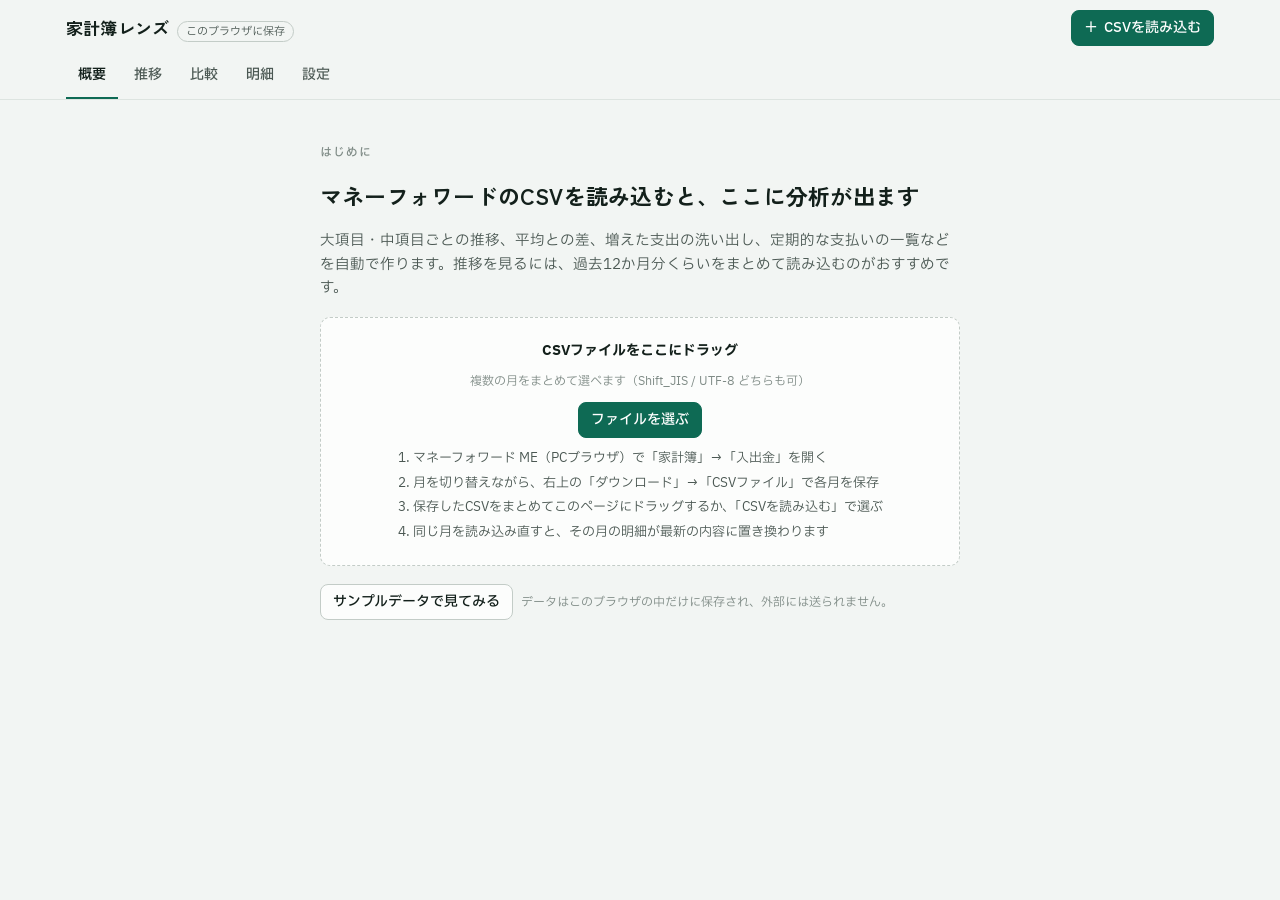
==== kakeibo-lens/index.html @ a5187ae2 "家計簿レンズ: マネーフォワードの入出金CSVを分析するダッシュボードを追加 大項目・中項目別の推移、平均との差、期間比較、定期支払いの検出、 予算、月の開始日の設定までを HTML 1枚で実装。cl" ====
<!doctype html>
<html lang="ja">
<head>
<meta charset="utf-8">
<meta name="viewport" content="width=device-width,initial-scale=1,viewport-fit=cover">
<style>:root{color-scheme:light;padding-top:env(safe-area-inset-top,0px);padding-bottom:env(safe-area-inset-bottom,0px)}body{margin:0}img{max-width:100%}[hidden]{display:none!important}</style>
</head>
<body>
<title>家計簿レンズ</title>
<link rel="preconnect" href="https://fonts.googleapis.com">
<link rel="preconnect" href="https://fonts.gstatic.com" crossorigin>
<link rel="stylesheet" href="https://fonts.googleapis.com/css2?family=IBM+Plex+Sans+JP:wght@400;500;600&family=Zen+Kaku+Gothic+New:wght@500;700&display=swap">
<style>
/* Layout: sticky ledger header + one scoped period switcher; content in a 12-col grid that collapses to one column; bottom tab bar on phones. */
:root {
  --bg: #f2f5f3;
  --surface: #fcfdfc;
  --surface-2: #e9eeeb;
  --fg: #13201b;
  --fg-2: #4b5853;
  --muted: #7f8b86;
  --line: #dde4e0;
  --line-strong: #c3ccc7;
  --accent: #0e6a54;
  --accent-ink: #ffffff;
  --accent-soft: #d9ede6;
  --rule: #b8463a;
  --up: #b42f2f;
  --down: #1d7334;
  --warn: #9a6400;
  --st-good: #0ca30c;
  --st-warn: #fab219;
  --st-serious: #ec835a;
  --st-critical: #d03b3b;
  --seq: #2a78d6;
  --div-up: #e34948;
  --div-down: #2a78d6;
  --s1: #2a78d6; --s2: #eb6834; --s3: #1baf7a; --s4: #eda100;
  --s5: #e87ba4; --s6: #008300; --s7: #4a3aa7; --s8: #e34948;
  --sother: #aab2ae;
  --shadow: 0 1px 2px rgba(19,32,27,.06), 0 4px 16px rgba(19,32,27,.05);
  --f-display: "Zen Kaku Gothic New", "Hiragino Sans", "Noto Sans JP", system-ui, sans-serif;
  --f-body: "IBM Plex Sans JP", "Hiragino Sans", "Noto Sans JP", "Yu Gothic UI", system-ui, sans-serif;
  --r: 10px;
  --gutter: 16px;
}
@media (prefers-color-scheme: dark) {
  :root:not([data-theme="light"]) {
    --bg: #0d1311; --surface: #151c19; --surface-2: #1c2521; --fg: #edf3f0; --fg-2: #b6c2bd; --muted: #85918c;
    --line: #25302b; --line-strong: #34413b; --accent: #43b896; --accent-ink: #04140e; --accent-soft: #173a2f;
    --rule: #e0796b; --up: #ff8a80; --down: #5fd17f; --warn: #f0b84a;
    --seq: #3987e5; --div-up: #e66767; --div-down: #3987e5;
    --s1: #3987e5; --s2: #d95926; --s3: #199e70; --s4: #c98500; --s5: #d55181; --s6: #008300; --s7: #9085e9; --s8: #e66767;
    --sother: #5b6560; --shadow: 0 1px 2px rgba(0,0,0,.3);
    color-scheme: dark;
  }
}
:root[data-theme="dark"] {
  --bg: #0d1311; --surface: #151c19; --surface-2: #1c2521; --fg: #edf3f0; --fg-2: #b6c2bd; --muted: #85918c;
  --line: #25302b; --line-strong: #34413b; --accent: #43b896; --accent-ink: #04140e; --accent-soft: #173a2f;
  --rule: #e0796b; --up: #ff8a80; --down: #5fd17f; --warn: #f0b84a;
  --seq: #3987e5; --div-up: #e66767; --div-down: #3987e5;
  --s1: #3987e5; --s2: #d95926; --s3: #199e70; --s4: #c98500; --s5: #d55181; --s6: #008300; --s7: #9085e9; --s8: #e66767;
  --sother: #5b6560; --shadow: 0 1px 2px rgba(0,0,0,.3);
  color-scheme: dark;
}

* { box-sizing: border-box; }
body { background: var(--bg); color: var(--fg); font-family: var(--f-body); font-size: 14px; line-height: 1.6; -webkit-font-smoothing: antialiased; }
button, input, select { font: inherit; color: inherit; }
h1, h2, h3 { font-family: var(--f-display); font-weight: 700; margin: 0; text-wrap: balance; letter-spacing: .01em; }
.num { font-variant-numeric: tabular-nums; }
.muted { color: var(--muted); }
.sub { color: var(--fg-2); }
:focus-visible { outline: 2px solid var(--accent); outline-offset: 2px; border-radius: 4px; }
@media (prefers-reduced-motion: reduce) { * { transition: none !important; animation: none !important; } }

/* ---------- header ---------- */
.top { position: sticky; top: env(safe-area-inset-top, 0px); z-index: 20; background: var(--bg); border-bottom: 1px solid var(--line); }
.top-in { max-width: 1180px; margin: 0 auto; padding: 10px var(--gutter); display: flex; align-items: center; gap: 12px; flex-wrap: wrap; }
.brand { display: flex; align-items: baseline; gap: 8px; margin-right: auto; min-width: 0; }
.brand h1 { font-size: 17px; }
.brand .badge { font-size: 11px; color: var(--fg-2); border: 1px solid var(--line-strong); border-radius: 999px; padding: 1px 8px; white-space: nowrap; }
.brand .badge.sample { color: var(--warn); border-color: currentColor; }
.period { display: flex; align-items: center; gap: 2px; background: var(--surface); border: 1px solid var(--line); border-radius: 999px; padding: 2px; }
.period button.step { width: 32px; height: 32px; border: 0; background: none; border-radius: 999px; cursor: pointer; font-size: 16px; color: var(--fg-2); }
.period button.step:hover:not(:disabled) { background: var(--surface-2); }
.period button.step:disabled { opacity: .3; cursor: default; }
.period .pick { position: relative; padding: 0 6px; font-weight: 600; font-size: 15px; white-space: nowrap; }
.period .pick select { position: absolute; inset: 0; opacity: 0; cursor: pointer; width: 100%; }
.btn { display: inline-flex; align-items: center; gap: 6px; border: 1px solid var(--line-strong); background: var(--surface); border-radius: 8px; padding: 6px 12px; cursor: pointer; font-weight: 500; white-space: nowrap; }
.btn:hover { background: var(--surface-2); }
.btn.primary { background: var(--accent); border-color: var(--accent); color: var(--accent-ink); }
.btn.primary:hover { filter: brightness(1.06); background: var(--accent); }
.btn.ghost { border-color: transparent; background: none; color: var(--fg-2); }
.btn.danger { color: var(--up); border-color: color-mix(in oklab, var(--up) 45%, transparent); }
.btn.small { padding: 3px 9px; font-size: 12.5px; border-radius: 6px; }
.btn:disabled { opacity: .45; cursor: default; }

.tabs { max-width: 1180px; margin: 0 auto; padding: 0 var(--gutter); display: flex; gap: 4px; }
.tabs button { border: 0; background: none; padding: 8px 12px 10px; cursor: pointer; color: var(--fg-2); font-weight: 500; border-bottom: 2px solid transparent; display: flex; align-items: center; gap: 6px; }
.tabs button[aria-selected="true"] { color: var(--fg); border-bottom-color: var(--accent); font-weight: 600; }
.tabs svg { width: 18px; height: 18px; }

main { max-width: 1180px; margin: 0 auto; padding-inline: var(--gutter); padding-block: 20px 48px; }

@media (max-width: 720px) {
  .top-in { padding-block: 8px; gap: 8px; }
  .brand h1 { font-size: 15px; }
  .hide-sm { display: none !important; }
  .tabs { position: fixed; z-index: 30; left: 0; right: 0; bottom: 0; max-width: none; padding: 4px 6px calc(4px + env(safe-area-inset-bottom, 0px)); background: var(--surface); border-top: 1px solid var(--line); justify-content: space-around; gap: 0; }
  .tabs button { flex-direction: column; gap: 1px; font-size: 10.5px; padding: 6px 4px; border-bottom: 0; flex: 1; border-radius: 8px; }
  .tabs button[aria-selected="true"] { color: var(--accent); background: var(--accent-soft); }
  main { padding-block: 14px calc(84px + env(safe-area-inset-bottom, 0px)); }
}
@media (min-width: 721px) { .tabs svg { display: none; } }

/* ---------- generic blocks ---------- */
.grid { display: grid; grid-template-columns: repeat(12, minmax(0, 1fr)); gap: 16px; }
.c12 { grid-column: span 12; } .c8 { grid-column: span 8; } .c7 { grid-column: span 7; } .c6 { grid-column: span 6; } .c5 { grid-column: span 5; } .c4 { grid-column: span 4; }
@media (max-width: 960px) { .c8, .c7, .c6, .c5, .c4 { grid-column: span 12; } }
.panel { background: var(--surface); border: 1px solid var(--line); border-radius: var(--r); padding: 16px; min-width: 0; }
.panel-h { display: flex; align-items: baseline; justify-content: space-between; gap: 12px; flex-wrap: wrap; margin-bottom: 12px; }
.panel-h h2 { font-size: 15px; }
.panel-h .hint { font-size: 12px; color: var(--muted); }
.stack { display: flex; flex-direction: column; gap: 16px; }
.row { display: flex; gap: 8px; align-items: center; flex-wrap: wrap; }
.eyebrow { font-size: 11.5px; letter-spacing: .08em; color: var(--muted); font-weight: 500; }

.seg { display: inline-flex; background: var(--surface-2); border-radius: 8px; padding: 2px; gap: 2px; flex-wrap: wrap; }
.seg button { border: 0; background: none; padding: 4px 10px; border-radius: 6px; cursor: pointer; font-size: 12.5px; color: var(--fg-2); white-space: nowrap; }
.seg button[aria-pressed="true"] { background: var(--surface); color: var(--fg); font-weight: 600; box-shadow: var(--shadow); }
.seg button:disabled { opacity: .35; cursor: default; }
select.sel, input.inp { border: 1px solid var(--line-strong); background: var(--surface); border-radius: 8px; padding: 5px 9px; min-width: 0; }
.check { display: inline-flex; align-items: center; gap: 6px; font-size: 12.5px; color: var(--fg-2); cursor: pointer; }
.filters { display: flex; gap: 10px 14px; flex-wrap: wrap; align-items: center; margin-bottom: 16px; }

/* ---------- overview hero ---------- */
.hero { display: grid; gap: 14px; }
.hero .label { font-size: 13px; color: var(--fg-2); display: flex; gap: 8px; align-items: baseline; flex-wrap: wrap; }
.hero .big { font-size: clamp(36px, 7vw, 52px); font-weight: 600; line-height: 1.05; letter-spacing: -.01em; }
.hero .rule { height: 4px; border-top: 1px solid var(--rule); border-bottom: 1px solid var(--rule); width: min(260px, 70%); opacity: .8; }
.deltas { display: flex; gap: 8px; flex-wrap: wrap; }
.chip { display: inline-flex; align-items: center; gap: 5px; border-radius: 999px; padding: 2px 10px; font-size: 12.5px; background: var(--surface-2); color: var(--fg-2); white-space: nowrap; }
.chip b { font-weight: 600; color: var(--fg); }
.chip.up b { color: var(--up); } .chip.down b { color: var(--down); }
.tiles { display: flex; flex-wrap: wrap; gap: 1px; background: var(--line); border: 1px solid var(--line); border-radius: 8px; overflow: hidden; }
.tile { background: var(--surface); padding: 10px 12px; min-width: 0; flex: 1 1 124px; }
.tile .k { font-size: 12px; color: var(--fg-2); }
.tile .v { font-size: 19px; font-weight: 600; }
.tile .d { font-size: 11.5px; color: var(--muted); }
.note { font-size: 12px; color: var(--muted); }

/* ---------- breakdown list ---------- */
.blist { display: flex; flex-direction: column; }
.brow { display: grid; grid-template-columns: minmax(0, 1fr) auto 96px; grid-template-areas: "name amt spark" "bar delta spark"; gap: 2px 14px; align-items: center; padding: 10px 6px; border-top: 1px solid var(--line); cursor: pointer; border-radius: 6px; }
.brow:first-child { border-top: 0; }
.brow:hover { background: color-mix(in oklab, var(--surface-2) 60%, transparent); }
.brow .nm { grid-area: name; display: flex; align-items: center; gap: 8px; min-width: 0; font-weight: 500; }
.brow .nm span.t { overflow: hidden; text-overflow: ellipsis; white-space: nowrap; }
.brow .amt { grid-area: amt; text-align: right; font-weight: 600; }
.brow .dl { grid-area: delta; text-align: right; font-size: 12px; white-space: nowrap; }
.brow .bar { grid-area: bar; height: 8px; background: var(--surface-2); border-radius: 4px; position: relative; overflow: hidden; }
.brow .bar i { position: absolute; left: 0; top: 0; bottom: 0; border-radius: 0 4px 4px 0; }
.brow .bar .bud { position: absolute; top: -2px; bottom: -2px; width: 2px; background: var(--fg); opacity: .6; }
.brow .sp { grid-area: spark; }
.brow.sub { padding-left: 26px; cursor: default; }
.brow.sub .nm { font-weight: 400; font-size: 13px; color: var(--fg-2); }
.brow.sub .amt { font-weight: 500; font-size: 13px; }
.brow .caret { width: 14px; color: var(--muted); font-size: 10px; transition: transform .15s; display: inline-block; text-align: center; }
.brow.open .caret { transform: rotate(90deg); }
.dot { width: 10px; height: 10px; border-radius: 3px; flex: none; display: inline-block; }
.up { color: var(--up); } .down { color: var(--down); }
@media (max-width: 520px) { .brow { grid-template-columns: minmax(0, 1fr) auto; grid-template-areas: "name amt" "bar delta"; } .brow .sp { display: none; } }

/* ---------- insights ---------- */
.ins { display: grid; grid-template-columns: 4px minmax(0, 1fr); gap: 0 12px; padding: 10px 0; border-top: 1px solid var(--line); }
.ins:first-child { border-top: 0; padding-top: 2px; }
.ins .stripe { border-radius: 2px; }
.ins .tt { font-weight: 600; display: flex; gap: 6px; align-items: baseline; }
.ins .tt .ic { font-size: 11px; font-weight: 700; border-radius: 4px; padding: 0 5px; color: var(--fg); background: var(--surface-2); white-space: nowrap; }
.ins .dd { font-size: 12.5px; color: var(--fg-2); }
.ins button.link { border: 0; background: none; padding: 0; color: var(--accent); cursor: pointer; font-size: 12.5px; text-decoration: underline; text-underline-offset: 2px; }

/* ---------- charts ---------- */
.chart { position: relative; width: 100%; }
.chart svg { display: block; width: 100%; overflow: visible; }
.chart text { font-family: var(--f-body); font-size: 11px; fill: var(--muted); }
.chart .grid-l { stroke: var(--line); stroke-width: 1; shape-rendering: crispEdges; }
.chart .base-l { stroke: var(--line-strong); stroke-width: 1; shape-rendering: crispEdges; }
.chart .lbl-strong { fill: var(--fg); font-weight: 600; }
.chart .xhair { stroke: var(--fg-2); stroke-width: 1; opacity: .5; }
.legend { display: flex; flex-wrap: wrap; gap: 4px 14px; font-size: 12px; color: var(--fg-2); margin-bottom: 8px; }
.legend span { display: inline-flex; align-items: center; gap: 6px; }
.legend .lk { width: 14px; height: 2px; border-radius: 1px; display: inline-block; }
.legend .bk { width: 10px; height: 10px; border-radius: 3px; display: inline-block; }
.tip { position: fixed; z-index: 50; pointer-events: none; background: var(--surface); border: 1px solid var(--line-strong); border-radius: 8px; box-shadow: 0 6px 24px rgba(0,0,0,.14); padding: 8px 10px; font-size: 12px; min-width: 150px; max-width: 280px; }
.tip .th { font-weight: 600; margin-bottom: 4px; color: var(--fg); }
.tip .tr { display: grid; grid-template-columns: 12px minmax(0, 1fr) auto; gap: 6px; align-items: center; }
.tip .tr .k { color: var(--fg-2); overflow: hidden; text-overflow: ellipsis; white-space: nowrap; }
.tip .tr .v { font-weight: 600; text-align: right; font-variant-numeric: tabular-nums; color: var(--fg); }
.tip .tr .key { width: 12px; height: 2px; border-radius: 1px; }
.tip .tr.tot { border-top: 1px solid var(--line); margin-top: 4px; padding-top: 4px; }

/* ---------- matrix ---------- */
.scroll-x { overflow-x: auto; -webkit-overflow-scrolling: touch; }
table.mx { border-collapse: separate; border-spacing: 0; font-size: 12.5px; min-width: 100%; }
table.mx th, table.mx td { padding: 6px 8px; text-align: right; white-space: nowrap; font-variant-numeric: tabular-nums; border-bottom: 1px solid var(--line); }
table.mx thead th { font-weight: 500; color: var(--muted); font-size: 11.5px; position: sticky; top: 0; background: var(--surface); }
table.mx th.rh { text-align: left; position: sticky; left: 0; background: var(--surface); z-index: 1; font-weight: 500; color: var(--fg); max-width: 150px; overflow: hidden; text-overflow: ellipsis; }
table.mx thead th.rh { z-index: 2; }
table.mx td.c { cursor: pointer; }
table.mx td.c:hover { outline: 1px solid var(--fg-2); outline-offset: -1px; }
table.mx tr.sub th.rh { padding-left: 22px; font-weight: 400; color: var(--fg-2); }
table.mx tr.tot th, table.mx tr.tot td { font-weight: 600; border-top: 1px solid var(--line-strong); }
table.mx td.agg { color: var(--fg-2); background: var(--surface); }
table.mx tr.l0 th.rh { cursor: pointer; }
table.mx .avg { border-right: 1px solid var(--line-strong); }
@media (max-width: 720px) { table.mx .sumc { display: none; } table.mx th.rh { max-width: 112px; } }
.scale { display: flex; align-items: center; gap: 8px; font-size: 11.5px; color: var(--muted); margin-top: 8px; }
.scale .ramp { width: 120px; height: 8px; border-radius: 4px; }

/* ---------- diverging compare ---------- */
.dv { display: grid; grid-template-columns: minmax(0, 1.1fr) minmax(0, 1.6fr) auto; gap: 4px 12px; align-items: center; }
.dv .h { font-size: 11.5px; color: var(--muted); padding-bottom: 4px; border-bottom: 1px solid var(--line); }
.dv .lab { min-width: 0; overflow: hidden; text-overflow: ellipsis; white-space: nowrap; font-size: 13px; }
.dv .lab small { color: var(--muted); }
.dv .track { position: relative; height: 18px; }
.dv .track .axis { position: absolute; left: 50%; top: -3px; bottom: -3px; width: 1px; background: var(--line-strong); }
.dv .track i { position: absolute; top: 4px; height: 10px; }
.dv .track i.pos { left: 50%; border-radius: 0 4px 4px 0; background: var(--div-up); }
.dv .track i.neg { right: 50%; border-radius: 4px 0 0 4px; background: var(--div-down); }
.dv .val { text-align: right; font-size: 12.5px; white-space: nowrap; font-variant-numeric: tabular-nums; }
.dv .val small { display: block; color: var(--muted); font-size: 11px; }
@media (max-width: 520px) { .dv { grid-template-columns: minmax(0, 1fr) auto; } .dv .track { grid-column: 1 / -1; order: 0; } .dv .h.mid { display: none; } }

/* ---------- ranking / list ---------- */
.rk { display: grid; grid-template-columns: 22px minmax(0, 1fr) auto; gap: 2px 10px; align-items: center; padding: 8px 0; border-top: 1px solid var(--line); }
.rk:first-child { border-top: 0; }
.rk .n { color: var(--muted); font-size: 12px; text-align: right; }
.rk .nm { min-width: 0; overflow: hidden; text-overflow: ellipsis; white-space: nowrap; }
.rk .v { text-align: right; font-weight: 600; font-variant-numeric: tabular-nums; }
.rk .meta { grid-column: 2 / -1; display: flex; gap: 10px; align-items: center; font-size: 11.5px; color: var(--muted); }
.rk .meta .bar { flex: 1; height: 5px; background: var(--surface-2); border-radius: 3px; overflow: hidden; min-width: 40px; }
.rk .meta .bar i { display: block; height: 100%; background: var(--s1); border-radius: 0 3px 3px 0; }
.pill { display: inline-block; font-size: 11px; padding: 0 7px; border-radius: 999px; background: var(--surface-2); color: var(--fg-2); white-space: nowrap; }
.pill.warn { background: color-mix(in oklab, var(--st-warn) 22%, transparent); color: var(--warn); }
.pill.ex { background: none; border: 1px dashed var(--line-strong); }

.tx { display: grid; grid-template-columns: 52px minmax(0, 1fr) auto; gap: 0 10px; padding: 8px 0; border-top: 1px solid var(--line); align-items: baseline; }
.tx .d { color: var(--muted); font-size: 12px; font-variant-numeric: tabular-nums; }
.tx .c { min-width: 0; }
.tx .c .t { overflow: hidden; text-overflow: ellipsis; white-space: nowrap; display: block; }
.tx .c .m { font-size: 11.5px; color: var(--muted); display: flex; gap: 6px; flex-wrap: wrap; align-items: center; }
.tx .a { font-weight: 600; text-align: right; font-variant-numeric: tabular-nums; white-space: nowrap; }
.tx .a.inc { color: var(--down); }
.tx.skip { opacity: .55; }

/* ---------- calendar ---------- */
.cal { display: grid; grid-template-columns: repeat(7, minmax(0, 1fr)); gap: 4px; }
.cal .wd { font-size: 11px; color: var(--muted); text-align: center; }
.cal .day { aspect-ratio: 1 / .82; max-width: 100%; border-radius: 6px; padding: 4px 5px; display: flex; flex-direction: column; justify-content: space-between; border: 1px solid transparent; cursor: pointer; min-width: 0; background: var(--surface-2); }
.cal .day .dn { font-size: 11px; line-height: 1; }
.cal .day .dv { font-size: 11px; font-weight: 600; text-align: right; font-variant-numeric: tabular-nums; line-height: 1; overflow: hidden; white-space: nowrap; }
.cal .day.out { visibility: hidden; }
.cal .day.sel { border-color: var(--fg); }
.cal .day.future { opacity: .4; cursor: default; }
.wdbars { display: grid; grid-template-columns: repeat(7, minmax(0, 1fr)); gap: 4px; align-items: end; height: 70px; margin-top: 12px; }
.wdbars div { display: flex; flex-direction: column; justify-content: flex-end; align-items: center; height: 100%; gap: 2px; font-size: 10.5px; color: var(--muted); }
.wdbars i { width: min(22px, 70%); background: var(--s1); border-radius: 4px 4px 0 0; display: block; }

/* ---------- settings ---------- */
.drop { border: 1.5px dashed var(--line-strong); border-radius: var(--r); padding: 22px 16px; text-align: center; display: grid; gap: 10px; justify-items: center; background: var(--surface); }
.drop.over { border-color: var(--accent); background: var(--accent-soft); }
.steps { margin: 0; padding-left: 1.3em; color: var(--fg-2); font-size: 13px; display: grid; gap: 4px; text-align: left; }
.catgrp { border-top: 1px solid var(--line); padding: 10px 0; }
.catgrp:first-child { border-top: 0; }
.catgrp h3 { font-size: 13.5px; margin-bottom: 6px; display: flex; gap: 8px; align-items: center; }
.catrow { display: flex; justify-content: space-between; gap: 10px; align-items: center; padding: 3px 0 3px 18px; font-size: 13px; flex-wrap: wrap; }
.mlist .mi { display: flex; align-items: center; gap: 10px; padding: 6px 0; border-top: 1px solid var(--line); font-size: 13px; flex-wrap: wrap; }
.mlist .mi:first-child { border-top: 0; }
.mlist .mi .grow { flex: 1; min-width: 120px; }
.budget { display: grid; grid-template-columns: minmax(0, 1fr) 140px; gap: 6px 12px; align-items: center; }
.budget input { text-align: right; width: 100%; }

/* ---------- empty / misc ---------- */
.empty { max-width: 640px; margin: 24px auto; display: grid; gap: 18px; }
.empty h2 { font-size: 22px; }
.empty .lead { color: var(--fg-2); font-size: 14.5px; margin: 0; }
.banner { display: flex; gap: 10px; align-items: center; justify-content: space-between; flex-wrap: wrap; background: color-mix(in oklab, var(--st-warn) 14%, var(--surface)); border: 1px solid color-mix(in oklab, var(--st-warn) 40%, transparent); border-radius: 8px; padding: 8px 12px; margin-bottom: 16px; font-size: 13px; }
.toast { position: fixed; z-index: 60; left: 50%; transform: translateX(-50%); bottom: calc(92px + env(safe-area-inset-bottom, 0px)); background: var(--fg); color: var(--bg); padding: 10px 14px; border-radius: 10px; font-size: 13px; max-width: min(92vw, 520px); box-shadow: 0 8px 30px rgba(0,0,0,.2); white-space: pre-line; }
@media (min-width: 721px) { .toast { bottom: 24px; } }
.dropveil { position: fixed; inset: 0; z-index: 70; background: color-mix(in oklab, var(--accent) 18%, transparent); border: 3px dashed var(--accent); display: grid; place-items: center; font-size: 18px; font-weight: 600; color: var(--fg); pointer-events: none; }
.loading { padding: 60px 0; text-align: center; color: var(--muted); }
.kv { display: flex; justify-content: space-between; gap: 12px; font-size: 13px; padding: 4px 0; }
</style>

<div class="top">
  <div class="top-in">
    <div class="brand"><h1>家計簿レンズ</h1><span class="badge" id="store-badge">読み込み中</span></div>
    <div class="period" id="period"></div>
    <button class="btn primary" id="btn-import" type="button"><span aria-hidden="true">＋</span><span>CSV<span class="hide-sm">を読み込む</span></span></button>
  </div>
  <nav class="tabs" id="tabs" role="tablist" aria-label="表示の切り替え"></nav>
</div>
<main id="view" aria-live="polite"><div class="loading">データを読み込んでいます…</div></main>
<div class="tip" id="tip" hidden></div>
<div class="toast" id="toast" hidden></div>
<div class="dropveil" id="dropveil" hidden>CSVをここにドロップ</div>
<input type="file" id="file" accept=".csv,.json,text/csv,application/json" multiple hidden>

<script>
'use strict';
/* ===================================================================
   家計簿レンズ — マネーフォワード ME の入出金CSVを読み込む分析ダッシュボード
   保存先: claude.ai 上では artifact の db（オーナーのみ読み書き）、
           それ以外ではブラウザの localStorage。
   =================================================================== */

const APP_KEY = 'kakeibo-lens.v1';
const UI_KEY = 'kakeibo-lens.ui.v1';
const DEFAULT_FIXED_L = new Set(['住宅', '水道・光熱費', '通信費', '保険', '税・社会保障']);
const DEFAULT_EXCLUDE = new Set(['その他/会社経費', 'その他/立替金']);
const SPECIAL_L = '特別な支出';
const NOT_EXPENSE_L = new Set(['収入']);
const SLOTS = 7; // top-7 categories get a hue, the rest fold into その他
const WD = ['日', '月', '火', '水', '木', '金', '土'];

/* ------------------------------------------------------------------ utils */
const $ = (s, r = document) => r.querySelector(s);
function h(tag, props, ...kids) {
  const e = document.createElement(tag);
  if (props) for (const k in props) {
    const v = props[k];
    if (v == null || v === false) continue;
    if (k === 'class') e.className = v;
    else if (k === 'text') e.textContent = v;
    else if (k === 'style' && typeof v === 'object') Object.assign(e.style, v);
    else if (k.startsWith('--')) e.style.setProperty(k, v);
    else if (k.startsWith('on')) e.addEventListener(k.slice(2), v);
    else if (k === 'dataset') Object.assign(e.dataset, v);
    else e.setAttribute(k, v === true ? '' : v);
  }
  append(e, kids);
  return e;
}
function append(e, kids) {
  for (const c of kids.flat(Infinity)) {
    if (c == null || c === false) continue;
    e.appendChild(typeof c === 'string' || typeof c === 'number' ? document.createTextNode(String(c)) : c);
  }
}
const SVGNS = 'http://www.w3.org/2000/svg';
function sv(tag, attrs, ...kids) {
  const e = document.createElementNS(SVGNS, tag);
  if (attrs) for (const k in attrs) { const v = attrs[k]; if (v == null) continue; if (k === 'text') e.textContent = v; else if (k.startsWith('on')) e.addEventListener(k.slice(2), v); else e.setAttribute(k, v); }
  for (const c of kids.flat(Infinity)) if (c) e.appendChild(c);
  return e;
}
const pad = n => String(n).padStart(2, '0');
const sum = a => a.reduce((x, y) => x + y, 0);
const mean = a => a.length ? sum(a) / a.length : 0;
function sd(a) { if (a.length < 2) return 0; const m = mean(a); return Math.sqrt(sum(a.map(x => (x - m) ** 2)) / (a.length - 1)); }
function median(a) { if (!a.length) return 0; const s = [...a].sort((x, y) => x - y); const i = s.length >> 1; return s.length % 2 ? s[i] : (s[i - 1] + s[i]) / 2; }
const yen = n => (n < -0.5 ? '−' : '') + '¥' + Math.round(Math.abs(n)).toLocaleString('ja-JP');
const signed = n => (Math.round(n) > 0 ? '+' : Math.round(n) < 0 ? '−' : '±') + '¥' + Math.round(Math.abs(n)).toLocaleString('ja-JP');
function man(n) {
  const a = Math.abs(n), s = n < 0 ? '−' : '';
  if (a >= 10000) { const v = a / 10000; return s + (v >= 100 ? Math.round(v) : +v.toFixed(v >= 10 ? 0 : 1)) + '万'; }
  if (a >= 1000) return s + (+(a / 1000).toFixed(1)) + '千';
  return s + Math.round(a);
}
const pct = (a, b) => b ? Math.round((a / b - 1) * 100) : null;
function debounce(fn, ms) { let t; return (...a) => { clearTimeout(t); t = setTimeout(() => fn(...a), ms); }; }
function lsGet(k) { try { return JSON.parse(localStorage.getItem(k) || 'null'); } catch { return null; } }
function lsSet(k, v) { try { localStorage.setItem(k, JSON.stringify(v)); return true; } catch { return false; } }

/* -------------------------------------------------------------- periods */
// 期間キー 'YYYY-MM'。月の開始日が1日以外なら、その月の「開始日〜翌月開始日前日」を翌月の期間として数える（例: 25日開始 → 10月 = 9/25〜10/24）。
function startDay() { return S.settings.startDay || 1; }
function periodOf(d) {
  let y = +d.slice(0, 4), m = +d.slice(5, 7); const day = +d.slice(8, 10), s = startDay();
  if (s > 1 && day >= s) { m++; if (m > 12) { m = 1; y++; } }
  return y + '-' + pad(m);
}
function addP(p, k) { let y = +p.slice(0, 4), m = +p.slice(5, 7) - 1 + k; y += Math.floor(m / 12); m = ((m % 12) + 12) % 12; return y + '-' + pad(m + 1); }
function pRange(p) {
  const y = +p.slice(0, 4), m = +p.slice(5, 7), s = startDay();
  if (s === 1) return [new Date(y, m - 1, 1), new Date(y, m, 0)];
  return [new Date(y, m - 2, s), new Date(y, m - 1, s - 1)];
}
const DAY = 86400000;
function pDays(p) { const [a, b] = pRange(p); return Math.round((b - a) / DAY) + 1; }
function dateOf(d) { return new Date(+d.slice(0, 4), +d.slice(5, 7) - 1, +d.slice(8, 10)); }
function dayIdx(d, p) { return Math.round((dateOf(d) - pRange(p)[0]) / DAY); } // 0-based
const ymd = dt => dt.getFullYear() + '-' + pad(dt.getMonth() + 1) + '-' + pad(dt.getDate());
const md = dt => (dt.getMonth() + 1) + '/' + dt.getDate();
function pLabel(p, short) {
  const y = +p.slice(0, 4), m = +p.slice(5, 7);
  if (short) return m + '月';
  return y + '年' + m + '月' + (startDay() > 1 ? '度' : '');
}
function pSpan(p) { const [a, b] = pRange(p); return md(a) + '〜' + md(b); }
function todayStr() { return ymd(new Date()); }

/* ---------------------------------------------------------------- state */
const S = {
  months: {},          // 'YYYY-MM'(暦月) -> [row]
  parts: {},           // cloud: 暦月 -> 保存済みドキュメント数
  settings: defaultSettings(),
  sample: null,        // サンプル表示中の months
  backend: null,
  loaded: false,
  view: 'overview',
  period: null,
  m: null,             // derived model
  ui: Object.assign({
    trendRange: 12, trendMode: 'L', trendL: '', includeSpecial: true, mxMode: 'amount',
    cmp: 'prev', cmpLevel: 'M', merchRange: 1, q: '', fL: '', showSkipped: false, txLimit: 80,
  }, lsGet(UI_KEY) || {}),
  open: new Set(),     // overview で開いている大項目
  fDay: null,          // 明細の日付フィルタ
};
const saveUI = debounce(() => {
  const { trendRange, trendMode, trendL, includeSpecial, mxMode, cmp, cmpLevel, merchRange, showSkipped } = S.ui;
  lsSet(UI_KEY, { trendRange, trendMode, trendL, includeSpecial, mxMode, cmp, cmpLevel, merchRange, showSkipped, view: S.view });
}, 300);
function defaultSettings() { return { v: 1, startDay: 1, cat: {}, budgets: {} }; }

/* ------------------------------------------------------- classification */
function catMode(L, M) {
  const o = S.settings.cat[L + '/' + M];
  if (o) return o;
  if (DEFAULT_EXCLUDE.has(L + '/' + M)) return 'ex';
  if (DEFAULT_FIXED_L.has(L)) return 'fixed';
  return 'var';
}
// skip: 計算対象外・振替 / income / ex: 自分で除外 / fixed / var / special
function kindOf(r) {
  if (r.t !== 1 || r.f === 1) return 'skip';
  if (NOT_EXPENSE_L.has(r.L) || (r.a > 0 && r.L === '未分類')) return 'income';
  const mode = catMode(r.L, r.M);
  if (mode === 'ex') return 'ex';
  if (mode === 'fixed') return 'fixed';
  if (r.L === SPECIAL_L) return 'special';
  return 'var';
}
function merchantKey(r) {
  if (r.inst === 'Amazon.co.jp' && !/^(返金|配送料|ポイント|ギフト)/.test(r.c)) return 'Amazon';
  let s = (r.c || '').normalize('NFKC');
  s = s.replace(/\/(NFC|カード|iD|QP|QUICPay)$/i, '').replace(/\(再計算\)/g, '').replace(/\s*\(W\)/g, '');
  s = s.replace(/\s+\d{3,}$/, '').replace(/\s+/g, ' ').trim();
  return s || r.c || '（不明）';
}
const isExp = k => k === 'fixed' || k === 'var' || k === 'special';

/* ---------------------------------------------------------------- model */
function newBucket() { return { exp: 0, inc: 0, fixed: 0, var: 0, special: 0, ex: 0, n: 0, L: new Map() }; }
const EMPTY = newBucket();
function buildModel() {
  const months = S.sample || S.months;
  const tx = [];
  for (const k in months) for (const r of months[k]) tx.push(r);
  tx.sort((a, b) => (a.d < b.d ? 1 : a.d > b.d ? -1 : 0));
  const P = new Map(), totL = new Map(), totM = new Map(), tree = new Map();
  let minD = null, maxD = null;
  for (const r of tx) {
    r.p = periodOf(r.d); r.k = kindOf(r); r.mk = merchantKey(r); r.v = -r.a;
    if (!minD || r.d < minD) minD = r.d;
    if (!maxD || r.d > maxD) maxD = r.d;
    if (!tree.has(r.L)) tree.set(r.L, new Set());
    tree.get(r.L).add(r.M);
    let b = P.get(r.p); if (!b) { b = newBucket(); P.set(r.p, b); }
    b.n++;
    if (r.k === 'income') { b.inc += r.a; continue; }
    if (r.k === 'ex') { b.ex += r.v; continue; }
    if (!isExp(r.k)) continue;
    b.exp += r.v; b[r.k] += r.v;
    let l = b.L.get(r.L); if (!l) { l = { v: 0, M: new Map() }; b.L.set(r.L, l); }
    l.v += r.v; l.M.set(r.M, (l.M.get(r.M) || 0) + r.v);
    totL.set(r.L, (totL.get(r.L) || 0) + r.v);
    const mk = r.L + '/' + r.M; totM.set(mk, (totM.get(mk) || 0) + r.v);
  }
  const periods = [];
  if (minD) { const end = periodOf(maxD); for (let p = periodOf(minD); p <= end; p = addP(p, 1)) periods.push(p); }
  const rankL = [...totL.entries()].sort((a, b) => b[1] - a[1]).map(x => x[0]);
  const slotL = new Map(rankL.slice(0, SLOTS).map((L, i) => [L, i + 1]));
  const rankM = new Map();
  for (const L of rankL) rankM.set(L, [...totM.entries()].filter(([k]) => k.startsWith(L + '/')).sort((a, b) => b[1] - a[1]).map(([k]) => k.slice(L.length + 1)));
  S.m = { tx, P, periods, rankL, slotL, rankM, tree, minD, maxD };
  if (!S.period || !periods.includes(S.period)) S.period = periods[periods.length - 1] || null;
}
const B = p => S.m.P.get(p) || EMPTY;
const vL = (p, L) => { const l = B(p).L.get(L); return l ? l.v : 0; };
const vM = (p, L, M) => { const l = B(p).L.get(L); return l ? (l.M.get(M) || 0) : 0; };
function hasP(p) { return S.m.periods.includes(p); }
function prevPeriods(p, n) { const out = []; for (let i = 1; i <= n; i++) { const q = addP(p, -i); if (!hasP(q)) break; out.push(q); } return out; }
function windowP(p, n) { const out = []; for (let i = n - 1; i >= 0; i--) { const q = addP(p, -i); if (hasP(q)) out.push(q); } return out; }
function colorL(L) { const s = S.m.slotL.get(L); return s ? `var(--s${s})` : 'var(--sother)'; }
// 期間が途中かどうか（今日がまだ期間内）
function asOf(p) {
  const [a, b] = pRange(p); const t = dateOf(todayStr());
  if (t > b) return null;
  if (t < a) return 0;
  return Math.round((t - a) / DAY) + 1; // 経過日数
}

/* -------------------------------------------------------------- storage */
const toArr = r => [r.id, r.d, r.c, r.a, r.inst, r.L, r.M, r.memo, r.t, r.f];
const toObj = a => ({ id: a[0], d: a[1], c: a[2], a: a[3], inst: a[4], L: a[5], M: a[6], memo: a[7] || '', t: a[8], f: a[9] });
const enc = new TextEncoder();

const LocalStore = {
  name: 'local',
  label: 'このブラウザに保存',
  async init() {
    const raw = lsGet(APP_KEY);
    if (raw && raw.months) for (const k in raw.months) S.months[k] = raw.months[k].map(toObj);
    if (raw && raw.settings) S.settings = Object.assign(defaultSettings(), raw.settings);
    S.loaded = true; onData();
  },
  persist() {
    const months = {}; for (const k in S.months) months[k] = S.months[k].map(toArr);
    if (!lsSet(APP_KEY, { months, settings: S.settings })) toast('このブラウザに保存できませんでした（容量またはプライベートモード）。表示中のデータは閉じると消えます。');
  },
  async saveMonths() { this.persist(); },
  async saveSettings() { this.persist(); },
};

const CloudStore = {
  name: 'cloud',
  label: 'クラウド保存・PC/スマホ共通',
  db: null, gotLedger: false, gotCfg: false,
  async init(db) {
    this.db = db;
    db.collection('ledger').onSnapshot(snap => {
      const by = {}, parts = {};
      for (const d of snap.docs) {
        const x = d.data(); if (!x || !x.m) continue;
        (by[x.m] = by[x.m] || []).push(x); parts[x.m] = Math.max(parts[x.m] || 0, (x.part || 0) + 1);
      }
      const months = {};
      for (const k in by) months[k] = by[k].sort((a, b) => a.part - b.part).flatMap(x => x.rows.map(toObj));
      S.months = months; S.parts = parts; this.gotLedger = true; this.ready();
    }, e => { toast('クラウドのデータを読めませんでした（' + e.code + '）。'); this.gotLedger = true; this.ready(); });
    db.doc('config/settings').onSnapshot(snap => {
      if (snap.exists) S.settings = Object.assign(defaultSettings(), snap.data());
      this.gotCfg = true; this.ready();
    }, () => { this.gotCfg = true; this.ready(); });
  },
  ready() { if (this.gotLedger && this.gotCfg) { S.loaded = true; onData(); } },
  async saveMonths(keys) {
    for (const m of keys) {
      const rows = (S.months[m] || []).map(toArr);
      const chunks = []; let cur = [], size = 0;
      for (const r of rows) { const z = enc.encode(JSON.stringify(r)).length + 1; if (size + z > 180000 && cur.length) { chunks.push(cur); cur = []; size = 0; } cur.push(r); size += z; }
      if (cur.length) chunks.push(cur);
      const before = S.parts[m] || 0;
      for (let i = 0; i < chunks.length; i++) await this.write(() => this.db.doc(`ledger/${m}.${i}`).set({ m, part: i, parts: chunks.length, rows: chunks[i], at: new Date().toISOString() }));
      for (let i = chunks.length; i < before; i++) await this.write(() => this.db.doc(`ledger/${m}.${i}`).delete());
      S.parts[m] = chunks.length;
    }
  },
  async saveSettings() { await this.write(() => this.db.doc('config/settings').set(JSON.parse(JSON.stringify(S.settings)))); },
  async write(fn) {
    try { return await fn(); }
    catch (e) {
      if (e && e.code === 'unavailable') { await new Promise(r => setTimeout(r, 600 + Math.random() * 800)); try { return await fn(); } catch (e2) { e = e2; } }
      const msg = e && e.code === 'quota_exceeded' ? '保存容量の上限に達しました。古い月を削除してから読み込み直してください。'
        : e && e.code === 'invalid_argument' ? 'このページではデータを保存できません（閲覧のみの共有です）。'
        : '保存に失敗しました（' + (e && e.code || 'error') + '）。少し待ってからもう一度お試しください。';
      toast(msg); throw e;
    }
  },
};

async function initStorage() {
  if (window.claude && typeof window.claude.use === 'function') {
    let db = null;
    try { db = await window.claude.use('db'); } catch { db = null; }
    if (db) { S.backend = CloudStore; renderChrome(); await CloudStore.init(db); return; }
  }
  S.backend = LocalStore; renderChrome(); await LocalStore.init();
}

/* ----------------------------------------------------------------- CSV */
async function readText(file) {
  const buf = await file.arrayBuffer();
  let t;
  try { t = new TextDecoder('utf-8', { fatal: true }).decode(buf); } catch { t = new TextDecoder('shift_jis').decode(buf); }
  return t.replace(/^﻿/, '');
}
function parseCSV(text) {
  const rows = []; let row = [], f = '', q = false;
  for (let i = 0; i < text.length; i++) {
    const c = text[i];
    if (q) { if (c === '"') { if (text[i + 1] === '"') { f += '"'; i++; } else q = false; } else f += c; }
    else if (c === '"') q = true;
    else if (c === ',') { row.push(f); f = ''; }
    else if (c === '\n' || c === '\r') { if (c === '\r' && text[i + 1] === '\n') i++; row.push(f); rows.push(row); row = []; f = ''; }
    else f += c;
  }
  if (f !== '' || row.length) { row.push(f); rows.push(row); }
  return rows.filter(r => r.length > 1 || (r[0] || '').trim() !== '');
}
function mfRows(text) {
  const t = parseCSV(text);
  if (!t.length) throw new Error('空のファイルです');
  const hd = t[0].map(x => x.trim());
  const col = name => hd.findIndex(x => x.includes(name));
  const ix = { t: col('計算対象'), d: col('日付'), c: col('内容'), a: col('金額'), inst: col('保有金融機関'), L: col('大項目'), M: col('中項目'), memo: col('メモ'), f: col('振替'), id: col('ID') };
  if (ix.d < 0 || ix.a < 0 || ix.L < 0) throw new Error('マネーフォワードの入出金CSVではないようです（日付・金額・大項目の列が見つかりません）');
  const out = [];
  for (const r of t.slice(1)) {
    const d = (r[ix.d] || '').trim().replace(/\//g, '-');
    if (!/^\d{4}-\d{1,2}-\d{1,2}$/.test(d)) continue;
    const [y, m, dd] = d.split('-');
    const date = y + '-' + pad(+m) + '-' + pad(+dd);
    const a = Number(String(r[ix.a]).replace(/[,，円¥\s]/g, ''));
    if (!isFinite(a)) continue;
    const c = (r[ix.c] || '').trim();
    out.push({
      id: (ix.id >= 0 && r[ix.id]) ? r[ix.id].trim() : 'x' + hash(date + '|' + c + '|' + a + '|' + (r[ix.inst] || '')),
      d: date, c: c.length > 120 ? c.slice(0, 120) + '…' : c, a,
      inst: ix.inst >= 0 ? (r[ix.inst] || '').trim() : '',
      L: (r[ix.L] || '未分類').trim() || '未分類', M: ix.M >= 0 ? ((r[ix.M] || '').trim() || '未分類') : '未分類',
      memo: ix.memo >= 0 ? (r[ix.memo] || '').trim() : '',
      t: ix.t >= 0 ? (String(r[ix.t]).trim() === '0' ? 0 : 1) : 1,
      f: ix.f >= 0 ? (String(r[ix.f]).trim() === '1' ? 1 : 0) : 0,
    });
  }
  return out;
}
function hash(s) { let x = 2166136261; for (let i = 0; i < s.length; i++) { x ^= s.charCodeAt(i); x = Math.imul(x, 16777619); } return (x >>> 0).toString(36); }
function monthsBetween(a, b) { const out = []; for (let m = a.slice(0, 7); m <= b.slice(0, 7); m = addP(m, 1)) out.push(m); return out; }
const same = (x, y) => x.d === y.d && x.c === y.c && x.a === y.a && x.L === y.L && x.M === y.M && x.t === y.t && x.f === y.f && x.memo === y.memo && x.inst === y.inst;

// CSVは「その期間の明細すべて」とみなす: 期間内の既存行は置き換え、IDで重複を除く。
function mergeRows(rows, range) {
  const changed = new Set(); const stat = { add: 0, upd: 0, del: 0, n: rows.length };
  const byM = {}; for (const r of rows) (byM[r.d.slice(0, 7)] = byM[r.d.slice(0, 7)] || []).push(r);
  for (const m of monthsBetween(range[0], range[1])) {
    const old = S.months[m] || [], inc = byM[m] || [];
    const oldById = new Map(old.map(r => [r.id, r]));
    const incIds = new Set(inc.map(r => r.id));
    const kept = old.filter(r => (r.d < range[0] || r.d > range[1]) && !incIds.has(r.id));
    let ch = false;
    for (const r of inc) { const o = oldById.get(r.id); if (!o) { stat.add++; ch = true; } else if (!same(o, r)) { stat.upd++; ch = true; } }
    for (const r of old) if (r.d >= range[0] && r.d <= range[1] && !incIds.has(r.id)) { stat.del++; ch = true; }
    if (ch) { const merged = kept.concat(inc); if (merged.length) S.months[m] = merged; else delete S.months[m]; changed.add(m); }
  }
  return { changed, stat };
}

async function importFiles(files) {
  if (!S.backend) { toast('保存先の準備中です。数秒後にもう一度お試しください。'); return; }
  const changed = new Set(); const lines = []; let lastP = null;
  for (const file of files) {
    try {
      const text = await readText(file);
      if (/\.json$/i.test(file.name) || /^\s*\{/.test(text)) { lines.push(await importBackup(text, changed)); continue; }
      const rows = mfRows(text);
      if (!rows.length) { lines.push(`${file.name}: 明細が0件でした`); continue; }
      const fm = file.name.match(/(\d{4})-(\d{2})-(\d{2})_(\d{4})-(\d{2})-(\d{2})/);
      const ds = rows.map(r => r.d).sort();
      let range = fm ? [`${fm[1]}-${fm[2]}-${fm[3]}`, `${fm[4]}-${fm[5]}-${fm[6]}`] : [ds[0], ds[ds.length - 1]];
      range = [ds[0] < range[0] ? ds[0] : range[0], ds[ds.length - 1] > range[1] ? ds[ds.length - 1] : range[1]];
      const { changed: ch, stat } = mergeRows(rows, range);
      ch.forEach(m => changed.add(m));
      lines.push(`${range[0].replace(/-/g, '/')}〜${range[1].slice(5).replace('-', '/')}: ${stat.n}件（新規${stat.add}・更新${stat.upd}・削除${stat.del}）`);
      lastP = ds[ds.length - 1];
    } catch (e) { lines.push(`${file.name}: ${e.message || e}`); }
  }
  S.sample = null;
  if (changed.size) {
    onData(lastP ? periodOf(lastP) : null);
    try { await S.backend.saveMonths([...changed]); } catch { /* toast already shown */ }
  }
  toast(lines.join('\n') || '読み込める明細がありませんでした');
}

/* -------------------------------------------------------------- backup */
async function importBackup(text, changed) {
  const j = JSON.parse(text);
  if (!j || j.app !== 'kakeibo-lens' || !j.months) throw new Error('家計簿レンズのバックアップではありません');
  for (const m in j.months) { S.months[m] = j.months[m].map(toObj); changed.add(m); }
  if (j.settings) { S.settings = Object.assign(defaultSettings(), j.settings); await S.backend.saveSettings(); }
  return `バックアップから${Object.keys(j.months).length}か月分を復元しました`;
}
async function exportBackup() {
  const months = {}; for (const k in S.months) months[k] = S.months[k].map(toArr);
  const data = JSON.stringify({ app: 'kakeibo-lens', version: 1, exportedAt: new Date().toISOString(), settings: S.settings, months });
  const name = `kakeibo-lens-backup-${todayStr()}.json`;
  let dl = null;
  if (window.claude && window.claude.use) { try { dl = await window.claude.use('downloads'); } catch { dl = null; } }
  if (dl) {
    try { await dl.save({ filename: name, data }); toast('バックアップを保存しました'); }
    catch (e) { if (e && e.code !== 'declined') toast('保存できませんでした（' + (e.code || 'error') + '）'); }
    return;
  }
  const a = h('a', { href: URL.createObjectURL(new Blob([data], { type: 'application/json' })), download: name });
  document.body.appendChild(a); a.click(); a.remove();
}

/* ---------------------------------------------------------- sample data */
function makeSample() {
  let seed = 20260901;
  const rnd = () => { seed |= 0; seed = seed + 0x6D2B79F5 | 0; let t = Math.imul(seed ^ seed >>> 15, 1 | seed); t = t + Math.imul(t ^ t >>> 7, 61 | t) ^ t; return ((t ^ t >>> 14) >>> 0) / 4294967296; };
  const pick = a => a[Math.floor(rnd() * a.length)];
  const months = {}; const now = new Date(); let n = 0;
  const add = (dt, c, a, L, M, inst, t = 1, f = 0) => { const d = ymd(dt); (months[d.slice(0, 7)] = months[d.slice(0, 7)] || []).push({ id: 'sample-' + (n++), d, c, a: Math.round(a / 10) * 10 || a, inst, L, M, memo: '', t, f }); };
  for (let k = 18; k >= 1; k--) {
    const y = new Date(now.getFullYear(), now.getMonth() - k, 1); const days = new Date(y.getFullYear(), y.getMonth() + 1, 0).getDate(); const mo = y.getMonth() + 1;
    const D = d => new Date(y.getFullYear(), y.getMonth(), Math.min(d, days));
    add(D(25), '給与 サンプル商事', 312000 + (mo === 6 || mo === 12 ? 420000 : 0), '収入', '給与', 'サンプル銀行');
    add(D(27), '家賃', -88000, '住宅', '家賃・地代', 'サンプル銀行');
    add(D(10), '電気料金', -(5200 + (mo === 1 || mo === 2 || mo === 8 ? 4200 : mo === 7 || mo === 12 ? 2500 : 0) + rnd() * 900), '水道・光熱費', '電気代', 'サンプルカード');
    add(D(12), 'ガス料金', -(3100 + (mo <= 3 || mo === 12 ? 2400 : 0) + rnd() * 500), '水道・光熱費', 'ガス・灯油代', 'サンプルカード');
    if (mo % 2 === 0) add(D(18), '水道局', -4620, '水道・光熱費', '水道代', 'サンプル銀行');
    add(D(5), 'サンプルモバイル', -3278, '通信費', '携帯電話', 'サンプルカード');
    add(D(20), 'NETFLIX', -(k > 8 ? 1490 : 1590), '通信費', '情報サービス', 'サンプルカード');
    add(D(20), 'クラウドAI サブスク', -3000, '通信費', '情報サービス', 'サンプルカード');
    add(D(1), 'サンプル生命', -3487, '保険', '生命保険', 'サンプルカード');
    const shops = [['ライフ', '食料品'], ['ダイエー', '食料品'], ['セブン-イレブン', '物販'], ['ローソン', '物販'], ['フジオフードシステム', '昼ご飯'], ['松屋', '昼ご飯']];
    const nShop = 26 + Math.floor(rnd() * 10);
    for (let i = 0; i < nShop; i++) { const [c, M] = pick(shops); add(D(1 + Math.floor(rnd() * days)), c, -(M === '物販' ? 180 + rnd() * 700 : M === '昼ご飯' ? 650 + rnd() * 250 : 1500 + rnd() * 3500), '食費', M, 'サンプルカード'); }
    const nOut = 4 + Math.floor(rnd() * 5) + (mo === 12 ? 4 : 0);
    for (let i = 0; i < nOut; i++) add(D(1 + Math.floor(rnd() * days)), pick(['鳥貴族', 'サイゼリヤ', 'くら寿司', '串カツ田中']), -(1800 + rnd() * 4000), '食費', '外食', 'サンプルカード');
    for (let i = 0; i < 4; i++) add(D(1 + Math.floor(rnd() * days)), pick(['ダイソー', 'スギ薬局', 'ニトリ']), -(300 + rnd() * 2500), '日用品', pick(['日用品', 'ドラッグストア']), 'サンプルカード');
    for (let i = 0; i < 3 + Math.floor(rnd() * 4); i++) add(D(1 + Math.floor(rnd() * days)), pick(['タクシー', 'JR西日本']), -(400 + rnd() * 2600), '交通費', pick(['タクシー', '電車']), 'サンプルカード');
    if (rnd() < .6) add(D(1 + Math.floor(rnd() * days)), pick(['ユニクロ', '無印良品']), -(2000 + rnd() * 9000), '衣服・美容', '衣服', 'サンプルカード');
    if (rnd() < .5) add(D(15), 'ヘアサロン', -6600, '衣服・美容', '美容院・理髪', 'サンプルカード');
    for (let i = 0; i < 2 + Math.floor(rnd() * 3); i++) add(D(1 + Math.floor(rnd() * days)), pick(['飲み会', '同僚と食事']), -(3000 + rnd() * 5000), '交際費', '交際費', 'サンプルカード');
    if (rnd() < .45) add(D(1 + Math.floor(rnd() * days)), pick(['紀伊國屋書店', 'Kindle']), -(900 + rnd() * 2400), '教養・教育', '書籍', 'サンプルカード');
    if (rnd() < .35) add(D(1 + Math.floor(rnd() * days)), 'サンプル内科', -(1500 + rnd() * 2500), '健康・医療', '医療費', 'サンプルカード');
    for (let i = 0; i < 2 + Math.floor(rnd() * 3); i++) add(D(1 + Math.floor(rnd() * days)), pick(['映画館', 'Steam', 'ライブチケット']), -(1200 + rnd() * 5500), '趣味・娯楽', pick(['映画・音楽・ゲーム', 'その他趣味・娯楽']), 'サンプルカード');
    if (mo === 8 || mo === 5) add(D(14), '旅行代理店', -(42000 + rnd() * 30000), '特別な支出', '旅行', 'サンプルカード');
    if (k === 4) add(D(9), '家電量販店', -64800, '特別な支出', '家具・家電', 'サンプルカード');
    add(D(26), 'カード引き落とし', -120000, '現金・カード', 'カード引き落とし', 'サンプル銀行', 0, 1);
    if (rnd() < .5) add(D(22), '出張 新幹線', -14000, 'その他', '会社経費', 'サンプルカード');
  }
  return months;
}

/* ------------------------------------------------------------- tooltip */
const tip = {
  el: null,
  show(x, y, title, rows, total) {
    const el = this.el; el.textContent = '';
    if (title) el.appendChild(h('div', { class: 'th', text: title }));
    for (const r of rows) el.appendChild(h('div', { class: 'tr' + (r.tot ? ' tot' : '') }, h('i', { class: 'key', style: { background: r.color || 'transparent', height: r.box ? '10px' : '2px', borderRadius: r.box ? '3px' : '1px' } }), h('span', { class: 'k', text: r.label }), h('span', { class: 'v', text: r.value })));
    if (total) el.appendChild(h('div', { class: 'tr tot' }, h('i'), h('span', { class: 'k', text: total[0] }), h('span', { class: 'v', text: total[1] })));
    el.hidden = false;
    const w = el.offsetWidth, hh = el.offsetHeight, vw = innerWidth, vh = innerHeight;
    let left = x + 14, top = y + 14;
    if (left + w > vw - 8) left = Math.max(8, x - w - 14);
    if (top + hh > vh - 8) top = Math.max(8, y - hh - 14);
    el.style.left = left + 'px'; el.style.top = top + 'px';
  },
  hide() { if (this.el) this.el.hidden = true; },
};
let toastT;
function toast(msg) { const t = $('#toast'); t.textContent = msg; t.hidden = false; clearTimeout(toastT); toastT = setTimeout(() => { t.hidden = true; }, Math.min(9000, 3000 + msg.length * 40)); }

/* -------------------------------------------------------------- charts */
function niceTicks(max, count = 4) {
  if (!(max > 0)) max = 1;
  const raw = max / count, mag = 10 ** Math.floor(Math.log10(raw)), nn = raw / mag;
  const step = (nn <= 1 ? 1 : nn <= 2 ? 2 : nn <= 2.5 ? 2.5 : nn <= 5 ? 5 : 10) * mag;
  const top = Math.ceil(max / step - 1e-9) * step; const ticks = [];
  for (let v = 0; v <= top + step / 2; v += step) ticks.push(v);
  return { top, ticks };
}
function topRoundedRect(x, y, w, hgt, r) {
  r = Math.min(r, w / 2, hgt);
  if (hgt <= 0) return '';
  return `M${x},${y + hgt}V${y + r}Q${x},${y} ${x + r},${y}H${x + w - r}Q${x + w},${y} ${x + w},${y + r}V${y + hgt}Z`;
}

// 積み上げ縦棒 + 合計の移動平均線（同じ円の軸）
function stackedChart(box, { periods, series, line, height = 280, sel, onPick }) {
  const W = Math.max(280, box.clientWidth || 600), H = height;
  const m = { l: 44, r: 8, t: 12, b: 34 };
  const pw = W - m.l - m.r, ph = H - m.t - m.b, n = periods.length;
  const totals = periods.map((_, i) => sum(series.map(s => Math.max(0, s.values[i]))));
  const { top, ticks } = niceTicks(Math.max(...totals, ...(line ? line.values.filter(v => v != null) : [0]), 1));
  const y = v => m.t + ph - (v / top) * ph;
  const band = pw / n, bw = Math.max(3, Math.min(24, band * 0.62));
  const svg = sv('svg', { viewBox: `0 0 ${W} ${H}`, height: H, role: 'img', 'aria-label': '月別の支出の積み上げ棒グラフ' });
  for (const t of ticks) {
    svg.appendChild(sv('line', { x1: m.l, x2: W - m.r, y1: y(t), y2: y(t), class: t === 0 ? 'base-l' : 'grid-l' }));
    svg.appendChild(sv('text', { x: m.l - 6, y: y(t) + 4, 'text-anchor': 'end', text: man(t) }));
  }
  const every = Math.max(1, Math.ceil(n / Math.max(1, Math.floor(pw / 44))));
  const cols = [];
  periods.forEach((p, i) => {
    const cx = m.l + band * i + band / 2; const g = sv('g', {}); let acc = 0;
    const segs = series.map((s, si) => ({ s, v: Math.max(0, s.values[i]), si })).filter(x => x.v > 0);
    segs.forEach((x, k) => {
      const y0 = y(acc), y1 = y(acc + x.v); acc += x.v;
      const isTop = k === segs.length - 1; const hh = Math.max(0, y0 - y1 - (k > 0 ? 2 : 0));
      if (hh <= 0) return;
      const yy = y0 - (k > 0 ? 2 : 0) - hh;
      g.appendChild(isTop ? sv('path', { d: topRoundedRect(cx - bw / 2, yy, bw, hh, 4), fill: x.s.color }) : sv('rect', { x: cx - bw / 2, y: yy, width: bw, height: hh, fill: x.s.color }));
    });
    cols.push(g); svg.appendChild(g);
    const [yy, mm] = [p.slice(0, 4), +p.slice(5, 7)];
    if (i % every === 0 || i === n - 1) {
      svg.appendChild(sv('text', { x: cx, y: H - m.b + 15, 'text-anchor': 'middle', class: p === sel ? 'lbl-strong' : '', text: mm + '月' }));
      if (mm === 1 || i === 0) svg.appendChild(sv('text', { x: cx, y: H - m.b + 28, 'text-anchor': 'middle', text: yy }));
    }
  });
  if (line) {
    let d = ''; line.values.forEach((v, i) => { if (v == null) return; const cx = m.l + band * i + band / 2; d += (d ? 'L' : 'M') + cx + ',' + y(v); });
    if (d) svg.appendChild(sv('path', { d, fill: 'none', stroke: 'var(--fg)', 'stroke-width': 2, 'stroke-linejoin': 'round', 'stroke-linecap': 'round', opacity: .75 }));
  }
  const xh = sv('rect', { x: 0, y: m.t, width: band, height: ph, fill: 'var(--fg)', opacity: 0 });
  svg.insertBefore(xh, svg.firstChild);
  periods.forEach((p, i) => {
    const hit = sv('rect', { x: m.l + band * i, y: m.t, width: band, height: ph + 20, fill: 'transparent', tabindex: 0, style: 'cursor:pointer;outline:none' });
    const show = ev => {
      xh.setAttribute('x', m.l + band * i); xh.setAttribute('opacity', .05);
      const rows = series.map(s => ({ s, v: s.values[i] })).filter(x => Math.abs(x.v) >= 1).reverse().map(x => ({ color: x.s.color, label: x.s.label, value: yen(x.v), box: true }));
      if (line && line.values[i] != null) rows.push({ color: 'var(--fg)', label: line.label, value: yen(line.values[i]), tot: true });
      const r = ev.clientX != null ? [ev.clientX, ev.clientY] : (() => { const b = hit.getBoundingClientRect(); return [b.right, b.top + 20]; })();
      tip.show(r[0], r[1], pLabel(p), rows, ['合計', yen(sum(series.map(s => s.values[i])))]);
    };
    hit.addEventListener('pointermove', show); hit.addEventListener('focus', show);
    hit.addEventListener('pointerleave', () => { xh.setAttribute('opacity', 0); tip.hide(); });
    hit.addEventListener('blur', () => { xh.setAttribute('opacity', 0); tip.hide(); });
    if (onPick) { hit.addEventListener('click', ev => { if (ev.pointerType === 'mouse' || ev.detail === 0) onPick(p); }); hit.addEventListener('keydown', ev => { if (ev.key === 'Enter') onPick(p); }); }
    svg.appendChild(hit);
  });
  box.textContent = ''; box.appendChild(svg);
}

// 折れ線（累積ペース）。lines: [{label,color,values,width,emph}]
function lineChart(box, { len, lines, height = 220, xLabel, yfmt = man, title }) {
  const W = Math.max(280, box.clientWidth || 600), H = height;
  const m = { l: 44, r: 58, t: 12, b: 26 };
  const pw = W - m.l - m.r, ph = H - m.t - m.b;
  const { top, ticks } = niceTicks(Math.max(1, ...lines.flatMap(l => l.values.filter(v => v != null))));
  const x = i => m.l + (len <= 1 ? 0 : (i / (len - 1)) * pw);
  const y = v => m.t + ph - (v / top) * ph;
  const svg = sv('svg', { viewBox: `0 0 ${W} ${H}`, height: H, role: 'img', 'aria-label': title || '折れ線グラフ' });
  for (const t of ticks) {
    svg.appendChild(sv('line', { x1: m.l, x2: m.l + pw, y1: y(t), y2: y(t), class: t === 0 ? 'base-l' : 'grid-l' }));
    svg.appendChild(sv('text', { x: m.l - 6, y: y(t) + 4, 'text-anchor': 'end', text: yfmt(t) }));
  }
  const stepX = Math.max(1, Math.ceil(len / Math.max(2, Math.floor(pw / 46))));
  for (let i = 0; i < len; i += stepX) svg.appendChild(sv('text', { x: x(i), y: H - 8, 'text-anchor': 'middle', text: xLabel(i) }));
  const ends = [];
  for (const l of lines) {
    let d = '', last = -1;
    l.values.forEach((v, i) => { if (v == null) return; d += (d ? 'L' : 'M') + x(i).toFixed(1) + ',' + y(v).toFixed(1); last = i; });
    if (!d) continue;
    if (l.emph) {
      const first = l.values.findIndex(v => v != null);
      svg.appendChild(sv('path', { d: d + `L${x(last)},${y(0)}L${x(first)},${y(0)}Z`, fill: l.color, opacity: .1 }));
    }
    svg.appendChild(sv('path', { d, fill: 'none', stroke: l.color, 'stroke-width': l.width || 2, 'stroke-linejoin': 'round', 'stroke-linecap': 'round', opacity: l.emph ? 1 : .9 }));
    if (l.emph && last >= 0) {
      svg.appendChild(sv('circle', { cx: x(last), cy: y(l.values[last]), r: 4.5, fill: l.color, stroke: 'var(--surface)', 'stroke-width': 2 }));
      ends.push({ x: x(last), y: y(l.values[last]), text: yfmt(l.values[last]) });
    }
  }
  for (const e of ends) svg.appendChild(sv('text', { x: e.x + 8, y: e.y + 4, class: 'lbl-strong', text: e.text }));
  const xl = sv('line', { x1: 0, x2: 0, y1: m.t, y2: m.t + ph, class: 'xhair', opacity: 0 });
  svg.appendChild(xl);
  const hit = sv('rect', { x: m.l, y: m.t, width: pw, height: ph, fill: 'transparent' });
  const move = ev => {
    const b = svg.getBoundingClientRect(); const px = (ev.clientX - b.left) * (W / b.width);
    const i = Math.max(0, Math.min(len - 1, Math.round(((px - m.l) / pw) * (len - 1))));
    xl.setAttribute('x1', x(i)); xl.setAttribute('x2', x(i)); xl.setAttribute('opacity', 1);
    tip.show(ev.clientX, ev.clientY, xLabel(i, true), lines.map(l => ({ color: l.color, label: l.label, value: l.values[i] == null ? '—' : yen(l.values[i]) })));
  };
  hit.addEventListener('pointermove', move); hit.addEventListener('pointerdown', move);
  hit.addEventListener('pointerleave', () => { xl.setAttribute('opacity', 0); tip.hide(); });
  svg.appendChild(hit);
  box.textContent = ''; box.appendChild(svg);
}

function spark(values, { w = 96, h = 26, color = 'var(--muted)', end = 'var(--s1)' } = {}) {
  const n = values.length; const mx = Math.max(1, ...values); const pad2 = 3;
  const x = i => n <= 1 ? w / 2 : pad2 + (i / (n - 1)) * (w - pad2 * 2);
  const y = v => h - pad2 - (Math.max(0, v) / mx) * (h - pad2 * 2);
  let d = ''; values.forEach((v, i) => { d += (i ? 'L' : 'M') + x(i).toFixed(1) + ',' + y(v).toFixed(1); });
  return sv('svg', { width: w, height: h, viewBox: `0 0 ${w} ${h}`, 'aria-hidden': 'true' },
    sv('path', { d: d + `L${x(n - 1)},${h}L${x(0)},${h}Z`, fill: color, opacity: .12 }),
    sv('path', { d, fill: 'none', stroke: color, 'stroke-width': 1.5, 'stroke-linejoin': 'round' }),
    sv('circle', { cx: x(n - 1), cy: y(values[n - 1]), r: 3, fill: end, stroke: 'var(--surface)', 'stroke-width': 1.5 }));
}
function legend(items) { return h('div', { class: 'legend' }, items.map(it => h('span', null, h('i', { class: it.line ? 'lk' : 'bk', style: { background: it.color } }), it.label))); }

/* --------------------------------------------------------------- views */
const VIEWS = [
  ['overview', '概要', '<path d="M3 13h4v8H3zM10 8h4v13h-4zM17 3h4v18h-4z" fill="currentColor"/>'],
  ['trends', '推移', '<path d="M3 17l5-6 4 3 7-9" fill="none" stroke="currentColor" stroke-width="2" stroke-linecap="round" stroke-linejoin="round"/>'],
  ['compare', '比較', '<path d="M12 3v18M5 8h7M12 15h7" fill="none" stroke="currentColor" stroke-width="2" stroke-linecap="round"/>'],
  ['detail', '明細', '<path d="M5 5h14M5 10h14M5 15h10M5 20h7" fill="none" stroke="currentColor" stroke-width="2" stroke-linecap="round"/>'],
  ['settings', '設定', '<circle cx="12" cy="12" r="3.2" fill="none" stroke="currentColor" stroke-width="2"/><path d="M12 2v3M12 19v3M2 12h3M19 12h3M4.9 4.9l2.1 2.1M17 17l2.1 2.1M4.9 19.1L7 17M17 7l2.1-2.1" stroke="currentColor" stroke-width="2" stroke-linecap="round"/>'],
];
function renderChrome() {
  const tabs = $('#tabs'); tabs.textContent = '';
  for (const [k, label, icon] of VIEWS) {
    const b = h('button', { type: 'button', role: 'tab', 'aria-selected': String(S.view === k), onclick: () => go(k) });
    b.appendChild(sv('svg', { viewBox: '0 0 24 24', 'aria-hidden': 'true' })).innerHTML = icon;
    b.appendChild(h('span', { text: label }));
    tabs.appendChild(b);
  }
  const badge = $('#store-badge');
  badge.className = 'badge' + (S.sample ? ' sample' : '');
  badge.textContent = S.sample ? 'サンプル表示中' : S.backend ? S.backend.label : '読み込み中';
  const per = $('#period'); per.textContent = '';
  const ps = S.m ? S.m.periods : [];
  per.hidden = !ps.length;
  if (ps.length) {
    const i = ps.indexOf(S.period);
    per.append(
      h('button', { class: 'step', type: 'button', 'aria-label': '前の月', disabled: i <= 0, onclick: () => setPeriod(ps[i - 1]) }, '‹'),
      h('label', { class: 'pick' }, h('span', { class: 'num', text: pLabel(S.period) }),
        h('select', { 'aria-label': '月を選ぶ', id: 'period-select', onchange: e => setPeriod(e.target.value) }, [...ps].reverse().map(p => { const o = h('option', { value: p, text: pLabel(p) }); if (p === S.period) o.selected = true; return o; }))),
      h('button', { class: 'step', type: 'button', 'aria-label': '次の月', disabled: i >= ps.length - 1, onclick: () => setPeriod(ps[i + 1]) }, '›'));
  }
}
function go(v) { S.view = v; saveUI(); render(); try { history.replaceState(null, '', '#' + v); } catch { /* ignore */ } window.scrollTo(0, 0); }
function setPeriod(p) { S.period = p; S.fDay = null; render(); }
function onData(focusP) { buildModel(); if (focusP && S.m.periods.includes(focusP)) S.period = focusP; render(); }

function render() {
  tip.hide();
  renderChrome();
  const v = $('#view'); v.textContent = '';
  if (!S.loaded && !S.sample) { v.appendChild(h('div', { class: 'loading', text: 'データを読み込んでいます…' })); return; }
  if (S.sample) v.appendChild(h('div', { class: 'banner' }, h('span', null, h('b', { text: 'サンプルデータを表示中です。' }), ' 数字は架空のものです。自分のCSVを読み込むと置き換わります。'), h('button', { class: 'btn small', type: 'button', onclick: () => { S.sample = null; onData(); } }, 'サンプルを閉じる')));
  if (S.view === 'settings') { viewSettings(v); return; }
  if (!S.m.periods.length) { viewEmpty(v); return; }
  ({ overview: viewOverview, trends: viewTrends, compare: viewCompare, detail: viewDetail })[S.view](v);
}
const rerender = debounce(() => { if (S.view !== 'settings' && S.m && S.m.periods.length) render(); }, 150);

/* ----- empty */
function howTo() {
  return h('ol', { class: 'steps' },
    h('li', null, 'マネーフォワード ME（PCブラウザ）で「家計簿」→「入出金」を開く'),
    h('li', null, '月を切り替えながら、右上の「ダウンロード」→「CSVファイル」で各月を保存'),
    h('li', null, '保存したCSVをまとめてこのページにドラッグするか、「CSVを読み込む」で選ぶ'),
    h('li', null, '同じ月を読み込み直すと、その月の明細が最新の内容に置き換わります'));
}
function viewEmpty(v) {
  v.appendChild(h('div', { class: 'empty' },
    h('div', { class: 'stack' }, h('span', { class: 'eyebrow', text: 'はじめに' }), h('h2', { text: 'マネーフォワードのCSVを読み込むと、ここに分析が出ます' }),
      h('p', { class: 'lead', text: '大項目・中項目ごとの推移、平均との差、増えた支出の洗い出し、定期的な支払いの一覧などを自動で作ります。推移を見るには、過去12か月分くらいをまとめて読み込むのがおすすめです。' })),
    dropZone(),
    h('div', { class: 'row' }, h('button', { class: 'btn', type: 'button', onclick: () => { S.sample = makeSample(); onData(); } }, 'サンプルデータで見てみる'), h('span', { class: 'note', text: S.backend === CloudStore ? 'データはこのページのクラウド保存に入り、PCとスマホの両方で見られます（あなただけが読めます）。' : 'データはこのブラウザの中だけに保存され、外部には送られません。' }))));
}
function dropZone() {
  return h('div', { class: 'drop', id: 'dropzone' }, h('b', { text: 'CSVファイルをここにドラッグ' }), h('span', { class: 'note', text: '複数の月をまとめて選べます（Shift_JIS / UTF-8 どちらも可）' }),
    h('button', { class: 'btn primary', type: 'button', onclick: () => $('#file').click() }, 'ファイルを選ぶ'), howTo());
}

/* ----- overview */
function viewOverview(v) {
  const p = S.period, b = B(p), prev = addP(p, -1), hist = prevPeriods(p, 6);
  const histMean = mean(hist.map(q => B(q).exp));
  const ao = asOf(p); const partial = ao !== null && ao < pDays(p);
  const grid = h('div', { class: 'grid' });
  v.appendChild(grid);

  // hero
  const hero = h('section', { class: 'panel c7 hero', 'aria-label': '今月のまとめ' });
  const deltas = h('div', { class: 'deltas' });
  const dchip = (label, base) => { const d = b.exp - base; const p2 = pct(b.exp, base); return h('span', { class: 'chip ' + (d > 0 ? 'up' : 'down') }, label, h('b', { class: 'num', text: (d > 0 ? '▲ ' : '▼ ') + signed(d) }), p2 != null ? `(${p2 > 0 ? '+' : ''}${p2}%)` : ''); };
  if (hasP(prev)) deltas.appendChild(dchip(partial ? '前月の同じ日まで比 ' : '前月比 ', partial ? cumAt(prev, ao) : B(prev).exp));
  if (hist.length >= 2 && !partial) deltas.appendChild(dchip(`過去${hist.length}か月平均比 `, histMean));
  const save = b.inc - b.exp;
  append(hero, [
    h('div', { class: 'label' }, h('span', { text: pLabel(p) + 'の支出' }), h('span', { class: 'muted', text: pSpan(p) + (partial ? `・${ao}日目まで` : '') })),
    h('div', { class: 'big', text: yen(b.exp) }), h('div', { class: 'rule', 'aria-hidden': 'true' }), deltas,
    h('div', { class: 'tiles' },
      tile('収入', yen(b.inc), b.inc ? `収支 ${signed(save)}` : '収入の記録なし'),
      tile('貯蓄率', b.inc > 0 ? Math.round((save / b.inc) * 100) + '%' : '—', hist.length ? `平均 ${avgRate(hist)}` : ''),
      tile('固定費', yen(b.fixed), hist.length ? `平均 ${yen(mean(hist.map(q => B(q).fixed)))}` : `支出の${share(b.fixed, b.exp)}`),
      tile('変動費', yen(b.var), hist.length ? `平均 ${yen(mean(hist.map(q => B(q).var)))}` : `支出の${share(b.var, b.exp)}`),
      tile('特別な支出', yen(b.special), hist.length ? `平均 ${yen(mean(hist.map(q => B(q).special)))}` : '家具・旅行など')),
    partial ? h('div', { class: 'note' }, `このペースだと月末の見込みは `, h('b', { class: 'num', text: yen(projection(p, ao, hist)) }), '（固定費は過去の平均で補完）') : null,
    b.ex ? h('div', { class: 'note', text: `集計から外している支出 ${yen(b.ex)}（${exNames()}）。設定で変えられます。` }) : null]);
  grid.appendChild(hero);

  // insights
  const ins = insights(p);
  grid.appendChild(h('section', { class: 'panel c5' }, h('div', { class: 'panel-h' }, h('h2', { text: '気になる動き' }), h('span', { class: 'hint', text: hist.length ? `過去${hist.length}か月と比べて` : '1か月分のデータから' })),
    ins.length ? h('div', null, ins.map(insightRow)) : h('p', { class: 'note', text: '目立った変化はありません。' })));

  // pace chart
  const pace = h('section', { class: 'panel c12' });
  const box = h('div', { class: 'chart' });
  const len = pDays(p);
  const cur = cumArr(p, partial ? ao : len);
  const lines = [{ label: pLabel(p, true), color: 'var(--s1)', values: cur, width: 2.5, emph: true }];
  if (hasP(prev)) lines.push({ label: '前月 ' + pLabel(prev, true), color: 'var(--fg-2)', values: cumArr(prev, pDays(prev)), width: 1.5 });
  if (hist.length >= 2) { const arrs = hist.map(q => cumArr(q, pDays(q))); lines.push({ label: `過去${hist.length}か月平均`, color: 'var(--sother)', values: Array.from({ length: 31 }, (_, i) => { const xs = arrs.filter(a => a[i] != null).map(a => a[i]); return xs.length ? mean(xs) : null; }), width: 2 }); }
  pace.append(h('div', { class: 'panel-h' }, h('h2', { text: '支出のペース' }), h('span', { class: 'hint', text: '月初からの累計。線が上にあるほど使うのが早い' })), legend(lines.map(l => ({ label: l.label, color: l.color, line: true }))), box);
  grid.appendChild(pace);
  const [st] = pRange(p);
  for (const l of lines) l.values = l.values.slice(0, len);
  requestAnimationFrame(() => lineChart(box, { len, lines, title: '月初からの累計支出', xLabel: (i, full) => { const dt = new Date(st.getTime() + i * DAY); return full ? `${i + 1}日目（${md(dt)}）` : String(dt.getDate()); } }));

  // breakdown
  const br = h('section', { class: 'panel c12' });
  br.appendChild(h('div', { class: 'panel-h' }, h('h2', { text: '大項目別' }), h('span', { class: 'hint', text: hist.length ? `右の数字は過去${hist.length}か月平均との差・グラフは直近12か月` : 'タップで中項目を表示' })));
  const list = h('div', { class: 'blist' });
  const spP = windowP(p, 12);
  const Ls = [...new Set([...b.L.keys(), ...S.m.rankL.filter(L => hist.some(q => vL(q, L)))])].sort((x, y) => vL(p, y) - vL(p, x) || mean(hist.map(q => vL(q, y))) - mean(hist.map(q => vL(q, x))));
  const maxV = Math.max(1, ...Ls.map(L => Math.max(vL(p, L), S.settings.budgets[L] || 0)));
  for (const L of Ls) {
    const val = vL(p, L), avg = mean(hist.map(q => vL(q, L))), bud = S.settings.budgets[L] || 0;
    const open = S.open.has(L);
    const over = bud && val > bud;
    const row = h('div', { class: 'brow' + (open ? ' open' : ''), role: 'button', tabindex: 0, 'aria-expanded': String(open) },
      h('div', { class: 'nm' }, h('span', { class: 'caret', text: '▶' }), h('i', { class: 'dot', style: { background: colorL(L) } }), h('span', { class: 't', text: L }), bud ? h('span', { class: 'pill' + (over ? ' warn' : ''), text: `予算 ${Math.round((val / bud) * 100)}%` }) : null),
      h('div', { class: 'amt num', text: yen(val) }),
      h('div', { class: 'bar' }, h('i', { style: { width: (Math.max(0, val) / maxV * 100) + '%', background: colorL(L) } }), bud ? h('span', { class: 'bud', style: { left: `calc(${bud / maxV * 100}% - 1px)` }, title: '予算' }) : null),
      h('div', { class: 'dl' }, hist.length ? deltaText(val - avg) : null),
      h('div', { class: 'sp' }, spP.length > 1 ? spark(spP.map(q => vL(q, L)), { end: colorL(L) }) : null));
    const toggle = () => { if (S.open.has(L)) S.open.delete(L); else S.open.add(L); render(); };
    row.addEventListener('click', toggle); row.addEventListener('keydown', e => { if (e.key === 'Enter' || e.key === ' ') { e.preventDefault(); toggle(); } });
    list.appendChild(row);
    if (open) {
      const Ms = [...(S.m.tree.get(L) || [])].filter(M => vM(p, L, M) || hist.some(q => vM(q, L, M))).sort((a, c) => vM(p, L, c) - vM(p, L, a));
      for (const M of Ms) {
        const mv = vM(p, L, M), ma = mean(hist.map(q => vM(q, L, M)));
        list.appendChild(h('div', { class: 'brow sub' },
          h('div', { class: 'nm' }, h('span', { class: 't', text: M }), catMode(L, M) === 'fixed' ? h('span', { class: 'pill', text: '固定' }) : null),
          h('div', { class: 'amt num', text: yen(mv) }),
          h('div', { class: 'bar' }, h('i', { style: { width: (Math.max(0, mv) / maxV * 100) + '%', background: colorL(L), opacity: .55 } })),
          h('div', { class: 'dl' }, hist.length ? deltaText(mv - ma) : null),
          h('div', { class: 'sp' }, spP.length > 1 ? spark(spP.map(q => vM(q, L, M)), { end: colorL(L) }) : null)));
      }
      list.appendChild(h('div', { class: 'brow sub', style: { cursor: 'pointer' }, onclick: () => { S.ui.fL = L; S.ui.q = ''; S.fDay = null; go('detail'); } }, h('div', { class: 'nm' }, h('span', { class: 't', style: { color: 'var(--accent)' }, text: `${L}の明細を見る →` }))));
    }
  }
  br.appendChild(list);
  grid.appendChild(br);
}
function tile(k, val, d) { return h('div', { class: 'tile' }, h('div', { class: 'k', text: k }), h('div', { class: 'v', text: val }), d ? h('div', { class: 'd', text: d }) : null); }
function share(a, b) { return b ? Math.round(a / b * 100) + '%' : '—'; }
function avgRate(ps) { const xs = ps.filter(q => B(q).inc > 0).map(q => (B(q).inc - B(q).exp) / B(q).inc); return xs.length ? Math.round(mean(xs) * 100) + '%' : '—'; }
function exNames() { const s = new Set(); for (const r of S.m.tx) if (r.p === S.period && r.k === 'ex') s.add(r.M); return [...s].join('・'); }
function deltaText(d) {
  if (Math.abs(d) < 500) return h('span', { class: 'muted', text: '平均並み' });
  return h('span', { class: 'num ' + (d > 0 ? 'up' : 'down'), text: (d > 0 ? '▲ ' : '▼ ') + signed(d) });
}
function cumArr(p, upto) {
  const len = pDays(p); const daily = new Array(len).fill(0);
  for (const r of S.m.tx) if (r.p === p && isExp(r.k)) { const i = dayIdx(r.d, p); if (i >= 0 && i < len) daily[i] += r.v; }
  const out = []; let acc = 0; for (let i = 0; i < len; i++) { acc += daily[i]; out.push(i < upto ? acc : null); }
  return out;
}
function cumAt(p, days) { const a = cumArr(p, pDays(p)); return a[Math.min(days, a.length) - 1] || 0; }
function projection(p, ao, hist) {
  const b = B(p); const len = pDays(p);
  const fixedAvg = hist.length ? mean(hist.map(q => B(q).fixed)) : b.fixed;
  return Math.max(b.fixed, fixedAvg) + (b.var / Math.max(1, ao)) * len + b.special;
}

/* ----- insights */
function insights(p) {
  const out = []; const hist = prevPeriods(p, 6); const b = B(p);
  const ao = asOf(p); const partial = ao !== null && ao < pDays(p);
  // budget
  for (const L in S.settings.budgets) {
    const bud = S.settings.budgets[L]; if (!bud) continue; const val = vL(p, L);
    if (val > bud) out.push({ sev: 'critical', ic: '予算超過', title: `${L}が予算を ${yen(val - bud)} 超えています`, detail: `予算 ${yen(bud)} に対して ${yen(val)}`, w: 1e9 + val - bud });
    else if (partial && val / ao * pDays(p) > bud) out.push({ sev: 'serious', ic: 'ペース', title: `${L}がこのペースだと予算オーバー`, detail: `月末見込み ${yen(val / ao * pDays(p))}（予算 ${yen(bud)}）`, w: 1e8 });
  }
  if (hist.length >= 2 && !partial) {
    for (const [L, l] of b.L) for (const [M, x] of l.M) {
      const xs = hist.map(q => vM(q, L, M)); const mu = mean(xs), s = sd(xs);
      if (mu === 0 && x >= 3000 && xs.every(v => v === 0)) { out.push({ sev: 'serious', ic: '新しい支出', title: `${M}（${L}）が新しく ${yen(x)}`, detail: `過去${hist.length}か月は0円でした`, w: x, L, M }); continue; }
      const d = x - mu;
      if (d >= Math.max(3000, 2 * s, 0.3 * mu)) out.push({ sev: 'serious', ic: '増加', title: `${M}が平均より ${yen(d)} 多い`, detail: `${L}・今月 ${yen(x)}／平均 ${yen(mu)}（${(x / Math.max(1, mu)).toFixed(1)}倍）`, w: d, L, M });
    }
    // 減った（良いニュース）を最大2件
    const downs = [];
    for (const L of S.m.rankL) {
      const xs = hist.map(q => vL(q, L)); const mu = mean(xs); const d = vL(p, L) - mu;
      if (d <= -Math.max(3000, 0.25 * mu)) downs.push({ sev: 'good', ic: '減少', title: `${L}が平均より ${yen(-d)} 少ない`, detail: `今月 ${yen(vL(p, L))}／平均 ${yen(mu)}`, w: -d });
    }
    downs.sort((a, c) => c.w - a.w).slice(0, 2).forEach(x => out.push(Object.assign(x, { w: x.w * 0.5 })));
  }
  // 大きな支出
  const big = S.m.tx.filter(r => r.p === p && (r.k === 'var' || r.k === 'special') && r.v >= 8000).sort((a, c) => c.v - a.v).slice(0, 3);
  for (const r of big) out.push({ sev: 'info', ic: '大きな支出', title: `${r.mk} ${yen(r.v)}`, detail: `${+r.d.slice(5, 7)}/${+r.d.slice(8)}・${r.L} › ${r.M}`, w: r.v * 0.6 });
  // よく行くお店（ちりつも）
  const cnt = new Map();
  for (const r of S.m.tx) if (r.p === p && r.k === 'var' && r.v > 0) { const c = cnt.get(r.mk) || { n: 0, v: 0, M: r.M }; c.n++; c.v += r.v; cnt.set(r.mk, c); }
  [...cnt.entries()].filter(([, c]) => c.n >= 7).sort((a, c) => c[1].v - a[1].v).slice(0, 2).forEach(([k, c]) => out.push({ sev: 'info', ic: 'ちりつも', title: `${k}に${c.n}回・合計 ${yen(c.v)}`, detail: `1回あたり ${yen(c.v / c.n)}。年間に直すと約 ${man(c.v * 12)}円`, w: c.v * 0.9 }));
  // 収支
  if (b.inc > 0 && b.exp > b.inc && !partial) out.push({ sev: 'critical', ic: '赤字', title: `支出が収入を ${yen(b.exp - b.inc)} 上回りました`, detail: `収入 ${yen(b.inc)}／支出 ${yen(b.exp)}`, w: 5e8 });
  return out.sort((a, c) => c.w - a.w).slice(0, 7);
}
const SEV = { critical: 'var(--st-critical)', serious: 'var(--st-serious)', warning: 'var(--st-warn)', good: 'var(--st-good)', info: 'var(--line-strong)' };
function insightRow(x) {
  return h('div', { class: 'ins' }, h('i', { class: 'stripe', style: { background: SEV[x.sev] } }),
    h('div', null, h('div', { class: 'tt' }, h('span', { class: 'ic', text: x.ic }), h('span', { text: x.title })), h('div', { class: 'dd', text: x.detail }),
      x.L ? h('button', { class: 'link', type: 'button', onclick: () => { S.ui.fL = x.L; S.ui.q = x.M; S.fDay = null; go('detail'); } }, '明細を見る') : null));
}

/* ----- trends */
function seriesFor(ps) {
  const ui = S.ui; const inc = ui.includeSpecial;
  if (ui.trendMode === 'kind') {
    const out = [{ label: '固定費', color: 'var(--s1)', values: ps.map(q => B(q).fixed) }, { label: '変動費', color: 'var(--s3)', values: ps.map(q => B(q).var) }];
    if (inc) out.push({ label: '特別な支出', color: 'var(--s2)', values: ps.map(q => B(q).special) });
    return out;
  }
  if (ui.trendMode === 'M' && ui.trendL && S.m.tree.has(ui.trendL)) {
    const L = ui.trendL; const Ms = S.m.rankM.get(L) || []; const top = Ms.slice(0, SLOTS);
    const out = top.map((M, i) => ({ label: M, color: `var(--s${i + 1})`, values: ps.map(q => vM(q, L, M)) }));
    const rest = Ms.slice(SLOTS); if (rest.length) out.push({ label: 'その他', color: 'var(--sother)', values: ps.map(q => sum(rest.map(M => vM(q, L, M)))) });
    return out;
  }
  const Ls = S.m.rankL.filter(L => inc || L !== SPECIAL_L);
  const top = Ls.filter(L => S.m.slotL.has(L)); const rest = Ls.filter(L => !S.m.slotL.has(L));
  const out = top.map(L => ({ label: L, color: colorL(L), values: ps.map(q => vL(q, L)) }));
  if (rest.length) out.push({ label: 'その他', color: 'var(--sother)', values: ps.map(q => sum(rest.map(L => vL(q, L)))) });
  return out;
}
function viewTrends(v) {
  const ui = S.ui, p = S.period;
  const all = S.m.periods.filter(q => q <= p);
  const ps = ui.trendRange ? all.slice(-ui.trendRange) : all;
  if (!ui.trendL || !S.m.tree.has(ui.trendL)) ui.trendL = S.m.rankL[0] || '';
  const f = h('div', { class: 'filters' },
    seg([[6, '6か月'], [12, '12か月'], [24, '24か月'], [0, '全期間']], ui.trendRange, x => { ui.trendRange = x; saveUI(); render(); }, '期間'),
    seg([['L', '大項目'], ['M', '中項目'], ['kind', '固定・変動']], ui.trendMode, x => { ui.trendMode = x; saveUI(); render(); }, '分け方'),
    ui.trendMode === 'M' ? h('select', { class: 'sel', id: 'trend-l', 'aria-label': '大項目を選ぶ', onchange: e => { ui.trendL = e.target.value; saveUI(); render(); } }, S.m.rankL.map(L => { const o = h('option', { value: L, text: L }); if (L === ui.trendL) o.selected = true; return o; })) : null,
    ui.trendMode !== 'M' ? h('label', { class: 'check' }, h('input', { type: 'checkbox', id: 'inc-special', checked: ui.includeSpecial, onchange: e => { ui.includeSpecial = e.target.checked; saveUI(); render(); } }), '特別な支出を含める') : null);
  v.appendChild(f);
  const series = seriesFor(ps);
  const tot = ps.map((_, i) => sum(series.map(s => s.values[i])));
  const ma = tot.map((_, i) => i >= 2 ? mean(tot.slice(i - 2, i + 1)) : null);
  const allTot = series.length ? mean(tot) : 0;
  const title = ui.trendMode === 'M' ? `${ui.trendL}の中項目` : ui.trendMode === 'kind' ? '固定費と変動費' : '大項目別の支出';
  const box = h('div', { class: 'chart' });
  const lg = series.map(s => ({ label: s.label, color: s.color })).reverse();
  if (ps.length >= 3) lg.push({ label: '合計の3か月移動平均', color: 'var(--fg)', line: true });
  v.appendChild(h('section', { class: 'panel' },
    h('div', { class: 'panel-h' }, h('h2', { text: title }), h('span', { class: 'hint num', text: `${pLabel(ps[0])}〜${pLabel(ps[ps.length - 1])}・月平均 ${yen(allTot)}` })),
    legend(lg), box, h('p', { class: 'note', text: 'バーにカーソルを合わせる（タップする）と内訳が出ます。クリックでその月に移動します。' })));
  requestAnimationFrame(() => stackedChart(box, { periods: ps, series, line: ps.length >= 3 ? { label: '3か月移動平均', values: ma } : null, sel: p, height: innerWidth < 720 ? 240 : 300, onPick: q => { S.period = q; go('overview'); } }));

  // matrix
  const mx = h('section', { class: 'panel', style: { marginTop: '16px' } });
  mx.appendChild(h('div', { class: 'panel-h' }, h('h2', { text: '月×項目の表' }),
    seg([['amount', '金額の大きさ'], ['diff', '平均との差']], ui.mxMode, x => { ui.mxMode = x; saveUI(); render(); }, '色の意味')));
  mx.appendChild(matrix(ps));
  v.appendChild(mx);
}
function seg(opts, cur, on, label) {
  return h('div', { class: 'seg', role: 'group', 'aria-label': label }, opts.map(([k, t, dis]) => h('button', { type: 'button', 'aria-pressed': String(k === cur), disabled: !!dis, onclick: () => on(k) }, t)));
}
function matrix(ps) {
  const ui = S.ui; const mode = ui.mxMode;
  const rows = []; // {label, L, M, values}
  const Ls = S.m.rankL.filter(L => ps.some(q => vL(q, L)));
  for (const L of Ls) {
    rows.push({ L, label: L, values: ps.map(q => vL(q, L)), lvl: 0 });
    if (S.open.has('mx:' + L)) for (const M of (S.m.rankM.get(L) || []).filter(M => ps.some(q => vM(q, L, M)))) rows.push({ L, M, label: M, values: ps.map(q => vM(q, L, M)), lvl: 1 });
  }
  const table = h('table', { class: 'mx' });
  table.appendChild(h('thead', null, h('tr', null, h('th', { class: 'rh', text: '項目' }), h('th', { class: 'avg', text: '月平均' }), ps.map(q => h('th', { text: (q.slice(5) === '01' || q === ps[0] ? q.slice(2, 4) + '/' : '') + +q.slice(5) + '月' })), h('th', { class: 'sumc', text: '合計' }))));
  const tb = h('tbody'); table.appendChild(tb);
  const maxCell = Math.max(1, ...rows.filter(r => r.lvl === 0).flatMap(r => r.values));
  for (const r of rows) {
    const avg = mean(r.values), s = sd(r.values);
    const tr = h('tr', { class: r.lvl ? 'sub' : 'l0' });
    const th = h('th', { class: 'rh', title: r.label }, r.lvl ? '' : h('span', { class: 'caret', style: { display: 'inline-block', width: '14px', color: 'var(--muted)', fontSize: '10px', transform: S.open.has('mx:' + r.L) ? 'rotate(90deg)' : '' }, text: '▶' }), r.lvl ? '' : h('i', { class: 'dot', style: { background: colorL(r.L), marginRight: '6px', verticalAlign: '-1px' } }), r.label);
    if (!r.lvl) th.addEventListener('click', () => { const k = 'mx:' + r.L; if (S.open.has(k)) S.open.delete(k); else S.open.add(k); render(); });
    tr.append(th, h('td', { class: 'agg avg', text: Math.round(avg).toLocaleString('ja-JP') }));
    r.values.forEach((x, i) => {
      let bg = 'transparent';
      if (mode === 'amount') { const t = r.lvl ? x / Math.max(1, ...r.values) : x / maxCell; if (x > 0) bg = `color-mix(in oklab, var(--seq) ${Math.round(8 + t * 62)}%, var(--surface))`; }
      else if (ps.length > 1) { const z = (x - avg) / Math.max(s, avg * 0.15, 500); const a = Math.min(1, Math.abs(z) / 2.2); if (Math.abs(x - avg) >= 300) bg = `color-mix(in oklab, ${z > 0 ? 'var(--div-up)' : 'var(--div-down)'} ${Math.round(a * 58)}%, var(--surface))`; }
      const td = h('td', { class: 'c', style: { background: bg }, text: x ? Math.round(x).toLocaleString('ja-JP') : '—', title: `${pLabel(ps[i])} ${r.label} ${yen(x)}（平均との差 ${signed(x - avg)}）` });
      td.addEventListener('click', () => { S.period = ps[i]; S.ui.fL = r.L; S.ui.q = r.M || ''; S.fDay = null; go('detail'); });
      tr.appendChild(td);
    });
    tr.append(h('td', { class: 'agg sumc', text: Math.round(sum(r.values)).toLocaleString('ja-JP') }));
    tb.appendChild(tr);
  }
  const tot = ps.map(q => B(q).exp);
  tb.appendChild(h('tr', { class: 'tot' }, h('th', { class: 'rh', text: '支出合計' }), h('td', { class: 'agg avg', text: Math.round(mean(tot)).toLocaleString('ja-JP') }), tot.map(x => h('td', { text: Math.round(x).toLocaleString('ja-JP') })), h('td', { class: 'agg sumc', text: Math.round(sum(tot)).toLocaleString('ja-JP') })));
  const inc = ps.map(q => B(q).inc);
  tb.appendChild(h('tr', null, h('th', { class: 'rh', text: '収入' }), h('td', { class: 'agg avg', text: Math.round(mean(inc)).toLocaleString('ja-JP') }), inc.map(x => h('td', { text: x ? Math.round(x).toLocaleString('ja-JP') : '—' })), h('td', { class: 'agg sumc', text: Math.round(sum(inc)).toLocaleString('ja-JP') })));
  const wrap = h('div', null, h('div', { class: 'scroll-x', id: 'mx-scroll' }, table),
    h('div', { class: 'scale' }, mode === 'amount'
      ? [h('span', { text: '少ない' }), h('i', { class: 'ramp', style: { background: 'linear-gradient(90deg, color-mix(in oklab, var(--seq) 8%, var(--surface)), var(--seq))' } }), h('span', { text: '多い（大項目は全体で、中項目は行ごとに比較）' })]
      : [h('span', { text: '平均より少ない' }), h('i', { class: 'ramp', style: { background: 'linear-gradient(90deg, var(--div-down), var(--surface-2), var(--div-up))' } }), h('span', { text: '平均より多い' })]),
    h('p', { class: 'note', text: '大項目の名前をタップすると中項目が開きます。数字をタップするとその月の明細へ。単位は円。' }));
  requestAnimationFrame(() => { const sc = $('#mx-scroll'); if (sc) sc.scrollLeft = sc.scrollWidth; });
  return wrap;
}

/* ----- compare */
function viewCompare(v) {
  const ui = S.ui, p = S.period;
  const presets = {
    prev: ['前月と比べる', [p], [addP(p, -1)]],
    yoy: ['前年同月と比べる', [p], [addP(p, -12)]],
    q3: ['直近3か月 vs その前3か月', [0, 1, 2].map(i => addP(p, -i)), [3, 4, 5].map(i => addP(p, -i))],
    h6: ['直近6か月 vs その前6か月', [0, 1, 2, 3, 4, 5].map(i => addP(p, -i)), [6, 7, 8, 9, 10, 11].map(i => addP(p, -i))],
  };
  const ok = k => presets[k][2].every(hasP);
  if (!ok(ui.cmp)) ui.cmp = Object.keys(presets).find(ok) || 'prev';
  v.appendChild(h('div', { class: 'filters' },
    seg(Object.entries(presets).map(([k, x]) => [k, x[0], !ok(k)]), ui.cmp, x => { ui.cmp = x; saveUI(); render(); }, '比べ方'),
    seg([['L', '大項目'], ['M', '中項目']], ui.cmpLevel, x => { ui.cmpLevel = x; saveUI(); render(); }, '単位')));
  const [name, A, Bp] = presets[ui.cmp];
  if (!ok(ui.cmp)) { v.appendChild(h('section', { class: 'panel' }, h('h2', { text: '比べる月のデータがまだありません' }), h('p', { class: 'sub', text: '前の月のCSVも読み込むと、何が増えて何が減ったかをここに並べます。' }), howTo())); return; }
  const lab = ps => ps.length === 1 ? pLabel(ps[0]) : `${pLabel(ps[ps.length - 1], true)}〜${pLabel(ps[0], true)}`;
  const avgOf = (ps, fn) => mean(ps.map(fn));
  const keys = new Map();
  for (const q of [...A, ...Bp]) for (const [L, l] of B(q).L) { if (ui.cmpLevel === 'L') keys.set(L, { L }); else for (const M of l.M.keys()) keys.set(L + '/' + M, { L, M }); }
  const items = [...keys.values()].map(k => {
    const fn = q => k.M ? vM(q, k.L, k.M) : vL(q, k.L);
    const a = avgOf(A, fn), b = avgOf(Bp, fn); return Object.assign(k, { a, b, d: a - b });
  }).filter(x => Math.abs(x.d) >= 1).sort((x, y) => Math.abs(y.d) - Math.abs(x.d));
  const totA = avgOf(A, q => B(q).exp), totB = avgOf(Bp, q => B(q).exp);
  const per = A.length > 1 ? '（月平均）' : '';
  v.appendChild(h('section', { class: 'panel' },
    h('div', { class: 'panel-h' }, h('h2', { text: `${lab(A)} と ${lab(Bp)}${per}` }), h('span', { class: 'hint', text: name })),
    h('div', { class: 'tiles' }, tile(lab(A), yen(totA), '支出' + per), tile(lab(Bp), yen(totB), '支出' + per), tile('差', signed(totA - totB), pct(totA, totB) != null ? `${pct(totA, totB) > 0 ? '+' : ''}${pct(totA, totB)}%` : '')),
  ));
  const ups = items.filter(x => x.d > 0).slice(0, 12), downs = items.filter(x => x.d < 0).slice(0, 12);
  const mx = Math.max(1, ...items.map(x => Math.abs(x.d)));
  const block = (title, arr) => h('section', { class: 'panel c6' }, h('div', { class: 'panel-h' }, h('h2', { text: title }), h('span', { class: 'hint', text: `${arr.length}件` })),
    arr.length ? h('div', { class: 'dv' }, h('span', { class: 'h', text: '項目' }), h('span', { class: 'h mid', text: '差' }), h('span', { class: 'h', style: { textAlign: 'right' }, text: `${lab(A)} ／ ${lab(Bp)}` }),
      arr.map(x => [
        h('span', { class: 'lab', title: x.M ? `${x.L} › ${x.M}` : x.L }, h('i', { class: 'dot', style: { background: colorL(x.L), marginRight: '6px', verticalAlign: '-1px' } }), x.M || x.L, x.M ? h('small', { text: ' ' + x.L }) : null),
        h('span', { class: 'track' }, h('span', { class: 'axis' }), h('i', { class: x.d > 0 ? 'pos' : 'neg', style: { width: (Math.abs(x.d) / mx * 50) + '%' } })),
        h('span', { class: 'val' }, h('b', { class: x.d > 0 ? 'up' : 'down', text: signed(x.d) }), h('small', { text: `${yen(x.a)} ／ ${yen(x.b)}` })),
      ])) : h('p', { class: 'note', text: 'なし' }));
  v.appendChild(h('div', { class: 'grid', style: { marginTop: '16px' } }, block('増えたもの', ups), block('減ったもの', downs)));
}

/* ----- detail */
function viewDetail(v) {
  const ui = S.ui, p = S.period;
  const grid = h('div', { class: 'grid' }); v.appendChild(grid);
  // merchants
  const rng = ui.merchRange; const ps = windowP(p, rng);
  const agg = new Map();
  for (const r of S.m.tx) if (ps.includes(r.p) && isExp(r.k)) { const a = agg.get(r.mk) || { n: 0, v: 0, cats: new Map() }; a.n++; a.v += r.v; a.cats.set(r.L + ' › ' + r.M, (a.cats.get(r.L + ' › ' + r.M) || 0) + 1); agg.set(r.mk, a); }
  const top = [...agg.entries()].sort((a, b) => b[1].v - a[1].v).slice(0, 15);
  const mxv = Math.max(1, ...top.map(x => x[1].v));
  grid.appendChild(h('section', { class: 'panel c6' },
    h('div', { class: 'panel-h' }, h('h2', { text: 'お店・サービス別' }), seg([[1, '今月'], [3, '3か月'], [12, '12か月']], rng, x => { ui.merchRange = x; saveUI(); render(); }, '期間')),
    top.length ? h('div', null, top.map(([k, a], i) => h('div', { class: 'rk', style: { cursor: 'pointer' }, onclick: () => { ui.q = k === 'Amazon' ? '' : k; ui.fL = ''; S.fDay = null; render(); requestAnimationFrame(() => { const t = $('#txlist'); if (t) t.scrollIntoView({ behavior: 'smooth', block: 'start' }); }); } },
      h('span', { class: 'n', text: i + 1 }), h('span', { class: 'nm', text: k }), h('span', { class: 'v', text: yen(a.v) }),
      h('span', { class: 'meta' }, h('span', { text: `${a.n}回` }), h('span', { class: 'bar' }, h('i', { style: { width: (a.v / mxv * 100) + '%' } })), h('span', { text: [...a.cats.entries()].sort((x, y) => y[1] - x[1])[0][0] })))))
      : h('p', { class: 'note', text: 'この期間の支出はありません。' })));
  // recurring
  grid.appendChild(recurringPanel(p));
  // calendar
  grid.appendChild(calendarPanel(p));
  // tx list
  grid.appendChild(txPanel(p));
}
function recurringPanel(p) {
  const ps = windowP(p, 6);
  const panel = h('section', { class: 'panel c6' }, h('div', { class: 'panel-h' }, h('h2', { text: '定期的な支払い' }), h('span', { class: 'hint', text: '直近6か月から自動で検出' })));
  if (ps.length < 2) { panel.appendChild(h('p', { class: 'note', text: '2か月分以上のデータがあると、毎月ほぼ同じ金額で出ている支払い（サブスクなど）をここに並べます。' })); return panel; }
  const by = new Map();
  for (const r of S.m.tx) if (ps.includes(r.p) && isExp(r.k) && r.v > 0 && r.mk !== 'Amazon') {
    const x = by.get(r.mk) || { per: new Map(), L: r.L, M: r.M, last: r.d }; x.per.set(r.p, (x.per.get(r.p) || []).concat(r.v)); if (r.d > x.last) x.last = r.d; by.set(r.mk, x);
  }
  const need = Math.min(3, ps.length);
  const out = [];
  for (const [k, x] of by) {
    if (x.per.size < need) continue;
    const counts = [...x.per.values()].map(a => a.length); if (Math.max(...counts) > 2) continue;
    const totals = [...x.per.values()].map(sum); const md2 = median(totals);
    if (md2 < 100 || sd(totals) / md2 > 0.25) continue;
    const ordered = ps.filter(q => x.per.has(q)).map(q => sum(x.per.get(q)));
    const last = ordered[ordered.length - 1], before = ordered[ordered.length - 2];
    out.push({ k, md: md2, n: x.per.size, L: x.L, M: x.M, last: x.last, changed: before && Math.abs(last - before) / before > 0.03 ? last - before : 0 });
  }
  out.sort((a, b) => b.md - a.md);
  if (!out.length) { panel.appendChild(h('p', { class: 'note', text: '毎月決まった額の支払いは見つかりませんでした。' })); return panel; }
  panel.appendChild(h('div', { class: 'kv' }, h('span', { class: 'sub', text: `${out.length}件・月あたり合計` }), h('b', { class: 'num', text: yen(sum(out.map(x => x.md))) })));
  panel.appendChild(h('div', null, out.slice(0, 14).map((x, i) => h('div', { class: 'rk' }, h('span', { class: 'n', text: i + 1 }), h('span', { class: 'nm', text: x.k }), h('span', { class: 'v', text: yen(x.md) }),
    h('span', { class: 'meta' }, h('span', { text: `${x.L} › ${x.M}` }), h('span', { text: `${ps.length}か月中${x.n}回` }), x.changed ? h('span', { class: 'pill warn', text: `${x.changed > 0 ? '値上がり' : '値下がり'} ${signed(x.changed)}` }) : null)))));
  return panel;
}
function calendarPanel(p) {
  const [st] = pRange(p); const len = pDays(p); const ao = asOf(p);
  const daily = new Array(len).fill(0);
  for (const r of S.m.tx) if (r.p === p && (r.k === 'var' || r.k === 'special')) { const i = dayIdx(r.d, p); if (i >= 0 && i < len) daily[i] += r.v; }
  const mx = Math.max(1, ...daily);
  const cal = h('div', { class: 'cal' }, ['月', '火', '水', '木', '金', '土', '日'].map(w => h('span', { class: 'wd', text: w })));
  const lead = (st.getDay() + 6) % 7; for (let i = 0; i < lead; i++) cal.appendChild(h('span', { class: 'day out' }));
  for (let i = 0; i < len; i++) {
    const dt = new Date(st.getTime() + i * DAY); const ds = ymd(dt); const x = daily[i]; const fut = ao !== null && i >= ao;
    const t = x > 0 ? Math.sqrt(x / mx) : 0;
    const c = h('button', { type: 'button', class: 'day' + (S.fDay === ds ? ' sel' : '') + (fut ? ' future' : ''), disabled: fut, 'aria-label': `${md(dt)} ${yen(x)}`, style: { background: x > 0 ? `color-mix(in oklab, var(--seq) ${Math.round(10 + t * 72)}%, var(--surface-2))` : '', color: t > 0.62 ? '#fff' : '' } },
      h('span', { class: 'dn', text: dt.getDate() }), h('span', { class: 'dv', text: x > 0 ? man(x) : '' }));
    c.addEventListener('click', () => { S.fDay = S.fDay === ds ? null : ds; S.ui.fL = ''; S.ui.q = ''; render(); requestAnimationFrame(() => { const tl = $('#txlist'); if (tl && S.fDay) tl.scrollIntoView({ behavior: 'smooth', block: 'start' }); }); });
    c.addEventListener('pointermove', ev => tip.show(ev.clientX, ev.clientY, `${md(dt)}（${WD[dt.getDay()]}）`, [{ label: '変動費＋特別な支出', value: yen(x) }]));
    c.addEventListener('pointerleave', () => tip.hide());
    cal.appendChild(c);
  }
  // 曜日別の平均（直近3か月）
  const ps = windowP(p, 3); const wd = Array.from({ length: 7 }, () => ({ v: 0, days: 0 }));
  for (const q of ps) { const [s0] = pRange(q); const n = asOf(q) ?? pDays(q); for (let i = 0; i < n; i++) wd[new Date(s0.getTime() + i * DAY).getDay()].days++; }
  for (const r of S.m.tx) if (ps.includes(r.p) && (r.k === 'var' || r.k === 'special')) wd[dateOf(r.d).getDay()].v += r.v;
  const order = [1, 2, 3, 4, 5, 6, 0]; const avgs = order.map(i => wd[i].days ? wd[i].v / wd[i].days : 0); const amx = Math.max(1, ...avgs);
  return h('section', { class: 'panel c6' }, h('div', { class: 'panel-h' }, h('h2', { text: '日ごとの支出' }), h('span', { class: 'hint', text: '固定費を除く・日付をタップで明細' })), cal,
    h('div', { class: 'panel-h', style: { marginTop: '16px', marginBottom: 0 } }, h('h2', { style: { fontSize: '13px' }, text: '曜日ごとの1日平均' }), h('span', { class: 'hint', text: `直近${ps.length}か月` })),
    h('div', { class: 'wdbars' }, order.map((i, k) => h('div', { title: `${WD[i]}曜 ${yen(avgs[k])}` }, h('span', { class: 'num', text: man(avgs[k]) }), h('i', { style: { height: Math.max(2, avgs[k] / amx * 44) + 'px' } }), h('span', { text: WD[i] })))));
}
function txPanel(p) {
  const ui = S.ui;
  const panel = h('section', { class: 'panel c6', id: 'txlist' });
  const q = (ui.q || '').trim().toLowerCase();
  const rows = S.m.tx.filter(r => (S.fDay ? r.d === S.fDay : r.p === p) && (ui.showSkipped || r.k !== 'skip') && (!ui.fL || r.L === ui.fL) &&
    (!q || (r.c + ' ' + r.mk + ' ' + r.M + ' ' + r.memo + ' ' + r.inst).toLowerCase().includes(q)));
  const total = sum(rows.filter(r => isExp(r.k)).map(r => r.v));
  const Ls = [...S.m.tree.keys()].sort((a, b) => (S.m.rankL.indexOf(a) + 1 || 99) - (S.m.rankL.indexOf(b) + 1 || 99));
  const search = h('input', { class: 'inp', type: 'search', id: 'tx-q', placeholder: 'お店・メモ・中項目で検索', value: ui.q || '', style: { flex: '1 1 160px' } });
  search.addEventListener('input', debounce(e => { ui.q = e.target.value; render(); requestAnimationFrame(() => { const s = $('#tx-q'); if (s) { s.focus(); s.setSelectionRange(s.value.length, s.value.length); } }); }, 250));
  panel.append(
    h('div', { class: 'panel-h' }, h('h2', { text: S.fDay ? `${+S.fDay.slice(5, 7)}/${+S.fDay.slice(8)}の明細` : `${pLabel(p)}の明細` }), h('span', { class: 'hint num', text: `${rows.length}件・支出 ${yen(total)}` })),
    h('div', { class: 'filters', style: { marginBottom: '8px' } }, search,
      h('select', { class: 'sel', id: 'tx-l', 'aria-label': '大項目で絞り込む', onchange: e => { ui.fL = e.target.value; render(); } }, h('option', { value: '', text: 'すべての大項目' }), Ls.map(L => { const o = h('option', { value: L, text: L }); if (L === ui.fL) o.selected = true; return o; })),
      h('label', { class: 'check' }, h('input', { type: 'checkbox', id: 'tx-skip', checked: ui.showSkipped, onchange: e => { ui.showSkipped = e.target.checked; saveUI(); render(); } }), '振替・計算対象外も表示'),
      (S.fDay || ui.fL || ui.q) ? h('button', { class: 'btn small ghost', type: 'button', onclick: () => { S.fDay = null; ui.fL = ''; ui.q = ''; render(); } }, '絞り込みを解除') : null));
  const list = h('div');
  for (const r of rows.slice(0, ui.txLimit)) {
    const tag = r.k === 'skip' ? (r.f ? '振替' : '計算対象外') : r.k === 'ex' ? '除外中' : r.k === 'fixed' ? '固定' : null;
    list.appendChild(h('div', { class: 'tx' + (r.k === 'skip' ? ' skip' : '') },
      h('span', { class: 'd', text: `${+r.d.slice(5, 7)}/${+r.d.slice(8)}` }),
      h('span', { class: 'c' }, h('span', { class: 't', text: r.c, title: r.c }), h('span', { class: 'm' }, h('i', { class: 'dot', style: { background: colorL(r.L), width: '8px', height: '8px' } }), `${r.L} › ${r.M}`, h('span', { text: '・' + r.inst }), tag ? h('span', { class: 'pill' + (r.k === 'ex' ? ' ex' : ''), text: tag }) : null, r.memo ? h('span', { text: '📝 ' + r.memo }) : null)),
      h('span', { class: 'a' + (r.a > 0 ? ' inc' : ''), text: (r.a > 0 ? '+' : '') + yen(Math.abs(r.a)) })));
  }
  if (!rows.length) list.appendChild(h('p', { class: 'note', text: '条件に合う明細はありません。' }));
  if (rows.length > ui.txLimit) list.appendChild(h('button', { class: 'btn small', type: 'button', style: { marginTop: '10px' }, onclick: () => { ui.txLimit += 300; render(); } }, `残り${rows.length - ui.txLimit}件を表示`));
  panel.appendChild(list);
  return panel;
}

/* ----- settings */
function viewSettings(v) {
  const st = S.settings;
  const grid = h('div', { class: 'grid' }); v.appendChild(grid);
  // data
  const months = Object.keys(S.months).sort().reverse();
  const dataPanel = h('section', { class: 'panel c6' }, h('div', { class: 'panel-h' }, h('h2', { text: 'データ' }), h('span', { class: 'hint', text: S.backend ? S.backend.label : '' })), dropZone());
  if (months.length) {
    dataPanel.appendChild(h('div', { class: 'panel-h', style: { marginTop: '16px' } }, h('h2', { style: { fontSize: '13.5px' }, text: `読み込み済み ${months.length}か月・${sum(months.map(m => S.months[m].length))}件` })));
    const ml = h('div', { class: 'mlist' });
    for (const m of months) {
      const rows = S.months[m]; const ds = rows.map(r => r.d).sort();
      const del = h('button', { class: 'btn small ghost', type: 'button' }, '削除');
      del.addEventListener('click', async () => {
        if (del.dataset.armed !== '1') { del.dataset.armed = '1'; del.textContent = '本当に削除'; del.className = 'btn small danger'; setTimeout(() => { if (del.isConnected) { del.dataset.armed = ''; del.textContent = '削除'; del.className = 'btn small ghost'; } }, 4000); return; }
        delete S.months[m]; onData(); try { await S.backend.saveMonths([m]); toast(`${+m.slice(0, 4)}年${+m.slice(5)}月の明細を削除しました`); } catch { /* shown */ }
      });
      ml.appendChild(h('div', { class: 'mi' }, h('span', { class: 'grow' }, h('b', { text: `${+m.slice(0, 4)}年${+m.slice(5)}月` }), h('span', { class: 'muted num', text: `  ${rows.length}件・${ds[0].slice(5).replace('-', '/')}〜${ds[ds.length - 1].slice(5).replace('-', '/')}` })), del));
    }
    dataPanel.appendChild(ml);
    dataPanel.appendChild(h('div', { class: 'row', style: { marginTop: '12px' } },
      h('button', { class: 'btn', type: 'button', onclick: exportBackup }, 'バックアップを保存（JSON）'),
      h('span', { class: 'note', text: 'JSONを「CSVを読み込む」から選ぶと復元できます。' })));
  }
  grid.appendChild(dataPanel);

  // general
  const gen = h('section', { class: 'panel c6' }, h('div', { class: 'panel-h' }, h('h2', { text: '集計のルール' })));
  const sd2 = h('select', { class: 'sel', id: 'start-day', onchange: async e => { st.startDay = +e.target.value; onData(); await S.backend.saveSettings().catch(() => {}); } },
    Array.from({ length: 28 }, (_, i) => { const o = h('option', { value: i + 1, text: `${i + 1}日` }); if (i + 1 === (st.startDay || 1)) o.selected = true; return o; }));
  gen.append(
    h('div', { class: 'kv' }, h('label', { for: 'start-day', text: '月の開始日' }), sd2),
    h('p', { class: 'note', text: (st.startDay || 1) > 1 ? `${st.startDay}日始まり: たとえば「10月度」は 9/${st.startDay}〜10/${st.startDay - 1} です。マネーフォワードの設定と合わせてください。` : '給料日に合わせたい場合は変更してください（例: 25日 → 10月度 = 9/25〜10/24）。' }),
    h('p', { class: 'note', text: '「振替」「計算対象外」の明細は集計に入れません。Amazonや楽天の購入明細とカード明細の二重計上も、マネーフォワード側の振替設定がそのまま使われます。返金（プラスの金額）は同じ項目の支出から差し引きます。' }));
  grid.appendChild(gen);

  // categories
  const cats = h('section', { class: 'panel c6' }, h('div', { class: 'panel-h' }, h('h2', { text: '中項目の扱い' }), h('span', { class: 'hint', text: '固定費・変動費の分け方と、集計から外す項目' })));
  const tree = S.m ? S.m.tree : new Map();
  const exL = new Set(S.m ? S.m.tx.filter(r => r.k === 'ex').map(r => r.L) : []);
  const Ls = [...tree.keys()].filter(L => !NOT_EXPENSE_L.has(L) && (S.m.rankL.includes(L) || exL.has(L))).sort((a, b) => (S.m.rankL.indexOf(a) + 1 || 99) - (S.m.rankL.indexOf(b) + 1 || 99));
  if (!Ls.length) cats.appendChild(h('p', { class: 'note', text: 'CSVを読み込むと、ここに項目が並びます。' }));
  for (const L of Ls) {
    const g = h('div', { class: 'catgrp' }, h('h3', null, h('i', { class: 'dot', style: { background: colorL(L) } }), L));
    for (const M of [...tree.get(L)].sort()) {
      const key = L + '/' + M; const cur = catMode(L, M);
      g.appendChild(h('div', { class: 'catrow' }, h('span', { text: M }), seg([['fixed', '固定'], ['var', L === SPECIAL_L ? '特別' : '変動'], ['ex', '除外']], cur, async x => { st.cat[key] = x; onData(); await S.backend.saveSettings().catch(() => {}); }, M + 'の扱い')));
    }
    cats.appendChild(g);
  }
  grid.appendChild(cats);

  // budgets
  const bud = h('section', { class: 'panel c6' }, h('div', { class: 'panel-h' }, h('h2', { text: '月の予算' }), h('span', { class: 'hint', text: '大項目ごと・空欄なら予算なし' })));
  const bg = h('div', { class: 'budget' });
  const saveB = debounce(async () => { await S.backend.saveSettings().catch(() => {}); buildModel(); }, 700);
  const hist = S.m && S.period ? windowP(S.period, 6) : [];
  for (const L of (S.m ? S.m.rankL : [])) {
    const id = 'bud-' + hash(L);
    const inp = h('input', { class: 'inp num', id, type: 'number', inputmode: 'numeric', min: 0, step: 1000, value: st.budgets[L] || '', placeholder: hist.length ? `目安 ${(Math.round(mean(hist.map(q => vL(q, L))) / 1000) * 1000).toLocaleString('ja-JP')}` : '' });
    inp.addEventListener('input', e => { const n = Math.max(0, Math.round(+e.target.value || 0)); if (n) st.budgets[L] = n; else delete st.budgets[L]; saveB(); });
    bg.append(h('label', { for: id, style: { display: 'flex', alignItems: 'center', gap: '8px' } }, h('i', { class: 'dot', style: { background: colorL(L) } }), L), inp);
  }
  if (!S.m || !S.m.rankL.length) bg.appendChild(h('p', { class: 'note', text: 'CSVを読み込むと設定できます。' }));
  bud.appendChild(bg);
  grid.appendChild(bud);

  // danger
  if (months.length) {
    const wipe = h('button', { class: 'btn danger', type: 'button' }, 'すべての明細を削除');
    wipe.addEventListener('click', async () => {
      if (wipe.dataset.armed !== '1') { wipe.dataset.armed = '1'; wipe.textContent = 'もう一度押すと削除します'; setTimeout(() => { if (wipe.isConnected) { wipe.dataset.armed = ''; wipe.textContent = 'すべての明細を削除'; } }, 4000); return; }
      const ks = Object.keys(S.months); S.months = {}; onData(); try { await S.backend.saveMonths(ks); toast('すべての明細を削除しました'); } catch { /* shown */ }
    });
    grid.appendChild(h('section', { class: 'panel c12' }, h('div', { class: 'panel-h' }, h('h2', { text: 'データの削除' }), wipe), h('p', { class: 'note', text: '設定（予算・中項目の扱い）は残ります。' })));
  }
}

/* --------------------------------------------------------------- boot */
function boot() {
  tip.el = $('#tip');
  const hv = (location.hash || '').slice(1);
  const saved = lsGet(UI_KEY);
  S.view = VIEWS.some(x => x[0] === hv) ? hv : (saved && saved.view) || 'overview';
  $('#btn-import').addEventListener('click', () => $('#file').click());
  $('#file').addEventListener('change', e => { const fs = [...e.target.files]; e.target.value = ''; if (fs.length) importFiles(fs); });
  let depth = 0; const veil = $('#dropveil');
  addEventListener('dragenter', e => { if ([...(e.dataTransfer?.types || [])].includes('Files')) { depth++; veil.hidden = false; e.preventDefault(); } });
  addEventListener('dragover', e => { if ([...(e.dataTransfer?.types || [])].includes('Files')) e.preventDefault(); });
  addEventListener('dragleave', () => { depth = Math.max(0, depth - 1); if (!depth) veil.hidden = true; });
  addEventListener('drop', e => { e.preventDefault(); depth = 0; veil.hidden = true; const fs = [...(e.dataTransfer?.files || [])]; if (fs.length) importFiles(fs); });
  addEventListener('scroll', () => tip.hide(), { passive: true });
  document.addEventListener('pointerdown', e => { if (!e.target.closest('svg, .cal')) tip.hide(); });
  let lastW = innerWidth;
  addEventListener('resize', () => { if (Math.abs(innerWidth - lastW) > 30) { lastW = innerWidth; rerender(); } });
  buildModel(); render();
  initStorage();
}
boot();
</script>

</body>
</html>
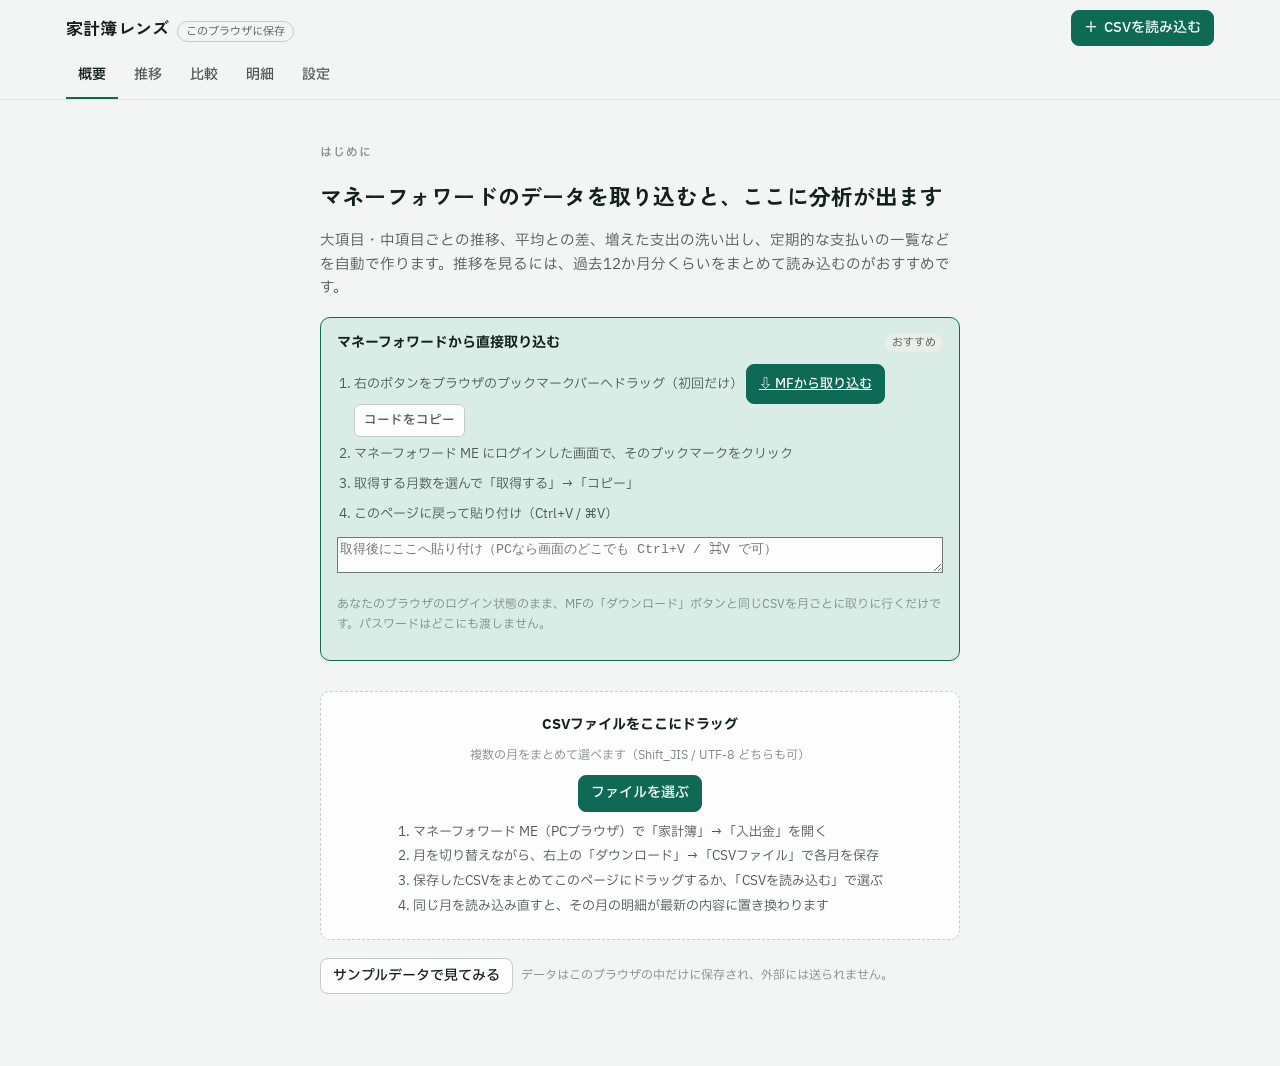
==== commit 8fad3e83: "家計簿レンズ: マネーフォワードから直接取り込むブックマークレットを追加 ログイン中のMFの画面で実行すると、入出金CSVを直近3〜36か月分まとめて取得し、 ダッシュボードへの貼り付け（またはJSO" ====
--- a/kakeibo-lens/index.html
+++ b/kakeibo-lens/index.html
@@ -272,6 +272,9 @@
 /* ---------- settings ---------- */
 .drop { border: 1.5px dashed var(--line-strong); border-radius: var(--r); padding: 22px 16px; text-align: center; display: grid; gap: 10px; justify-items: center; background: var(--surface); }
 .drop.over { border-color: var(--accent); background: var(--accent-soft); }
+.fetch { border: 1px solid var(--accent); background: var(--accent-soft); border-radius: var(--r); padding: 14px 16px; display: grid; gap: 10px; margin-bottom: 12px; }
+.fetch .steps li { line-height: 2; }
+.fetch textarea { background: var(--surface); resize: vertical; }
 .steps { margin: 0; padding-left: 1.3em; color: var(--fg-2); font-size: 13px; display: grid; gap: 4px; text-align: left; }
 .catgrp { border-top: 1px solid var(--line); padding: 10px 0; }
 .catgrp:first-child { border-top: 0; }
@@ -308,6 +311,66 @@
 <div class="toast" id="toast" hidden></div>
 <div class="dropveil" id="dropveil" hidden>CSVをここにドロップ</div>
 <input type="file" id="file" accept=".csv,.json,text/csv,application/json" multiple hidden>
+
+<script type="text/plain" id="mf-bookmarklet">
+/* マネーフォワード ME のページ上で動く取得用コード（ブックマークレット）。
+   ログイン中のセッションのまま、入出金CSVを月ごとに取りに行き、家計簿レンズ用にまとめてコピーする。
+   1行コメントは使わないこと（ブックマーク化するときに改行が詰められるため）。 */
+var HOST = location.hostname;
+if (!/(^|\.)moneyforward\.com$/.test(HOST)) { alert('マネーフォワード ME（moneyforward.com）にログインした画面で実行してください。'); return; }
+var old = document.getElementById('kl-panel'); if (old) old.remove();
+var box = document.createElement('div'); box.id = 'kl-panel';
+box.style.cssText = 'position:fixed;z-index:2147483647;top:16px;right:16px;width:340px;max-width:calc(100vw - 32px);background:#fcfdfc;color:#13201b;border:1px solid #c3ccc7;border-radius:12px;box-shadow:0 12px 40px rgba(0,0,0,.25);padding:16px;font:14px/1.6 system-ui,-apple-system,sans-serif;text-align:left';
+function el(tag, css, text) { var e = document.createElement(tag); if (css) e.style.cssText = css; if (text != null) e.textContent = text; return e; }
+var BTN = 'border:1px solid #0e6a54;background:#0e6a54;color:#fff;border-radius:8px;padding:6px 14px;font:inherit;cursor:pointer;margin-right:6px';
+var BTN2 = 'border:1px solid #c3ccc7;background:#fff;color:#13201b;border-radius:8px;padding:6px 14px;font:inherit;cursor:pointer;margin-right:6px';
+box.appendChild(el('div', 'font-weight:700;font-size:15px;margin-bottom:8px', '家計簿レンズに取り込む'));
+var row = el('div', 'display:flex;gap:8px;align-items:center;margin-bottom:10px');
+row.appendChild(el('span', '', '取得する期間'));
+var sel = el('select', 'font:inherit;padding:4px 6px;border:1px solid #c3ccc7;border-radius:6px');
+[3, 6, 12, 24, 36].forEach(function (n) { var o = el('option', '', '直近' + n + 'か月'); o.value = n; if (n === 12) o.selected = true; sel.appendChild(o); });
+row.appendChild(sel); box.appendChild(row);
+var status = el('div', 'font-size:13px;color:#4b5853;min-height:1.6em;margin-bottom:10px;white-space:pre-line', '今月から過去にさかのぼって、月ごとにCSVを取得します。');
+box.appendChild(status);
+var acts = el('div', ''); box.appendChild(acts);
+var go = el('button', BTN, '取得する'); var close = el('button', BTN2, '閉じる');
+close.onclick = function () { box.remove(); };
+acts.appendChild(go); acts.appendChild(close);
+document.body.appendChild(box);
+go.onclick = async function () {
+  go.disabled = true; sel.disabled = true;
+  var n = +sel.value, now = new Date(), files = [], total = 0;
+  for (var i = n - 1; i >= 0; i--) {
+    var d = new Date(now.getFullYear(), now.getMonth() - i, 1), y = d.getFullYear(), m = d.getMonth() + 1, mm = (m < 10 ? '0' : '') + m;
+    status.textContent = y + '年' + m + '月を取得中…（' + (n - i) + '/' + n + '）';
+    try {
+      var res = await fetch('/cf/csv?from=' + y + '%2F' + mm + '%2F01&month=' + m + '&year=' + y, { credentials: 'include' });
+      var buf = await res.arrayBuffer(), text;
+      try { text = new TextDecoder('utf-8', { fatal: true }).decode(buf); } catch (e) { text = new TextDecoder('shift_jis').decode(buf); }
+      if (!res.ok || /^\s*</.test(text) || text.indexOf('計算対象') < 0) {
+        status.textContent = y + '年' + m + '月の取得に失敗しました。ログインが切れているか、CSVダウンロード（プレミアム機能）が使えない状態です。MFの画面を再読み込みしてからもう一度お試しください。';
+        go.disabled = false; sel.disabled = false; return;
+      }
+      files.push({ month: y + '-' + mm, text: text.replace(/^﻿/, '') });
+      total += Math.max(0, text.trim().split(/\r?\n/).length - 1);
+    } catch (e) { status.textContent = y + '年' + m + '月の取得でエラー: ' + e.message; go.disabled = false; sel.disabled = false; return; }
+    await new Promise(function (r) { setTimeout(r, 500); });
+  }
+  var payload = JSON.stringify({ app: 'kakeibo-lens', kind: 'mf-csv', v: 1, fetchedAt: new Date().toISOString(), files: files });
+  status.textContent = n + 'か月分・' + total + '件を取得しました。\n「コピー」を押して、家計簿レンズの画面で貼り付け（Ctrl+V / ⌘V）してください。';
+  acts.textContent = '';
+  var cp = el('button', BTN, 'コピー'), sv = el('button', BTN2, 'ファイルで保存');
+  cp.onclick = async function () {
+    try { await navigator.clipboard.writeText(payload); cp.textContent = 'コピーしました'; }
+    catch (e) { var ta = el('textarea', 'width:100%;height:80px;margin-top:8px;font-size:11px'); ta.value = payload; box.appendChild(ta); ta.select(); status.textContent = '自動でコピーできませんでした。下の欄が選択された状態なので Ctrl+C / ⌘C でコピーしてください。'; }
+  };
+  sv.onclick = function () {
+    var a = document.createElement('a'); a.href = URL.createObjectURL(new Blob([payload], { type: 'application/json' }));
+    a.download = 'kakeibo-lens-mf-' + new Date().toISOString().slice(0, 10) + '.json'; document.body.appendChild(a); a.click(); a.remove();
+  };
+  acts.appendChild(cp); acts.appendChild(sv); acts.appendChild(close);
+};
+</script>
 
 <script>
 'use strict';
@@ -653,23 +716,44 @@
 }
 
 async function importFiles(files) {
+  const items = [];
+  for (const file of files) { try { items.push({ name: file.name, text: await readText(file) }); } catch (e) { items.push({ name: file.name, error: e }); } }
+  await importItems(items);
+}
+async function importItems(items) {
   if (!S.backend) { toast('保存先の準備中です。数秒後にもう一度お試しください。'); return; }
   const changed = new Set(); const lines = []; let lastP = null;
-  for (const file of files) {
+  const mergeReport = (rows, range) => {
+    const { changed: ch, stat } = mergeRows(rows, range);
+    ch.forEach(m => changed.add(m));
+    lines.push(`${range[0].replace(/-/g, '/')}〜${range[1].slice(5).replace('-', '/')}: ${stat.n}件（新規${stat.add}・更新${stat.upd}・削除${stat.del}）`);
+    const last = rows.map(r => r.d).sort().pop(); if (!lastP || last > lastP) lastP = last;
+  };
+  for (const it of items) {
     try {
-      const text = await readText(file);
-      if (/\.json$/i.test(file.name) || /^\s*\{/.test(text)) { lines.push(await importBackup(text, changed)); continue; }
+      if (it.error) throw it.error;
+      const text = it.text;
+      if (/\.json$/i.test(it.name) || /^\s*\{/.test(text)) {
+        const j = JSON.parse(text);
+        if (j && j.app === 'kakeibo-lens' && j.kind === 'mf-csv') {
+          // ブックマークレットで取ってきた複数月: まとめて1回で取り込む（期間内で消えた明細も反映）
+          const rows = j.files.flatMap(f => { try { return mfRows(f.text); } catch { return []; } });
+          if (!rows.length) { lines.push('取得したデータに明細がありませんでした'); continue; }
+          const ds = rows.map(r => r.d).sort();
+          mergeReport(rows, [ds[0], ds[ds.length - 1]]);
+          lines.unshift(`マネーフォワードから${j.files.length}か月分を取り込みました`);
+          continue;
+        }
+        lines.push(await importBackup(j, changed)); continue;
+      }
       const rows = mfRows(text);
-      if (!rows.length) { lines.push(`${file.name}: 明細が0件でした`); continue; }
-      const fm = file.name.match(/(\d{4})-(\d{2})-(\d{2})_(\d{4})-(\d{2})-(\d{2})/);
+      if (!rows.length) { lines.push(`${it.name}: 明細が0件でした`); continue; }
+      const fm = it.name.match(/(\d{4})-(\d{2})-(\d{2})_(\d{4})-(\d{2})-(\d{2})/);
       const ds = rows.map(r => r.d).sort();
       let range = fm ? [`${fm[1]}-${fm[2]}-${fm[3]}`, `${fm[4]}-${fm[5]}-${fm[6]}`] : [ds[0], ds[ds.length - 1]];
       range = [ds[0] < range[0] ? ds[0] : range[0], ds[ds.length - 1] > range[1] ? ds[ds.length - 1] : range[1]];
-      const { changed: ch, stat } = mergeRows(rows, range);
-      ch.forEach(m => changed.add(m));
-      lines.push(`${range[0].replace(/-/g, '/')}〜${range[1].slice(5).replace('-', '/')}: ${stat.n}件（新規${stat.add}・更新${stat.upd}・削除${stat.del}）`);
-      lastP = ds[ds.length - 1];
-    } catch (e) { lines.push(`${file.name}: ${e.message || e}`); }
+      mergeReport(rows, range);
+    } catch (e) { lines.push(`${it.name}: ${e.message || e}`); }
   }
   S.sample = null;
   if (changed.size) {
@@ -680,8 +764,7 @@
 }
 
 /* -------------------------------------------------------------- backup */
-async function importBackup(text, changed) {
-  const j = JSON.parse(text);
+async function importBackup(j, changed) {
   if (!j || j.app !== 'kakeibo-lens' || !j.months) throw new Error('家計簿レンズのバックアップではありません');
   for (const m in j.months) { S.months[m] = j.months[m].map(toObj); changed.add(m); }
   if (j.settings) { S.settings = Object.assign(defaultSettings(), j.settings); await S.backend.saveSettings(); }
@@ -949,10 +1032,34 @@
 }
 function viewEmpty(v) {
   v.appendChild(h('div', { class: 'empty' },
-    h('div', { class: 'stack' }, h('span', { class: 'eyebrow', text: 'はじめに' }), h('h2', { text: 'マネーフォワードのCSVを読み込むと、ここに分析が出ます' }),
+    h('div', { class: 'stack' }, h('span', { class: 'eyebrow', text: 'はじめに' }), h('h2', { text: 'マネーフォワードのデータを取り込むと、ここに分析が出ます' }),
       h('p', { class: 'lead', text: '大項目・中項目ごとの推移、平均との差、増えた支出の洗い出し、定期的な支払いの一覧などを自動で作ります。推移を見るには、過去12か月分くらいをまとめて読み込むのがおすすめです。' })),
-    dropZone(),
+    fetchPanel(), dropZone(),
     h('div', { class: 'row' }, h('button', { class: 'btn', type: 'button', onclick: () => { S.sample = makeSample(); onData(); } }, 'サンプルデータで見てみる'), h('span', { class: 'note', text: S.backend === CloudStore ? 'データはこのページのクラウド保存に入り、PCとスマホの両方で見られます（あなただけが読めます）。' : 'データはこのブラウザの中だけに保存され、外部には送られません。' }))));
+}
+function bookmarkletHref() {
+  const src = ($('#mf-bookmarklet') || {}).textContent || '';
+  return 'javascript:' + encodeURIComponent('(function(){' + src.replace(/\/\*[\s\S]*?\*\//g, '').replace(/\n\s*/g, '\n').trim() + '})();void 0');
+}
+function fetchPanel(compact) {
+  const href = bookmarkletHref();
+  const link = h('a', { class: 'btn primary', href, draggable: 'true', title: 'ブックマークバーへドラッグ', onclick: e => { e.preventDefault(); toast('このボタンはクリックではなく、ブックマークバーへドラッグして使います。'); } }, '⇩ MFから取り込む');
+  const copy = h('button', { class: 'btn small', type: 'button', onclick: async () => {
+    try { await navigator.clipboard.writeText(href); toast('コードをコピーしました。新しいブックマークを作って、URL欄に貼り付けてください。'); }
+    catch { ta.hidden = false; ta.select(); toast('コピーできませんでした。下の欄の文字をすべて選んでコピーしてください。'); }
+  } }, 'コードをコピー');
+  const ta = h('textarea', { class: 'inp', id: 'bm-code', readonly: true, rows: 3, hidden: true, style: { width: '100%', fontSize: '11px' } }); ta.value = href;
+  const paste = h('textarea', { class: 'inp', id: 'paste-box', rows: 2, placeholder: '取得後にここへ貼り付け（PCなら画面のどこでも Ctrl+V / ⌘V で可）', style: { width: '100%' } });
+  paste.addEventListener('paste', e => { const t = e.clipboardData && e.clipboardData.getData('text'); if (t) { e.preventDefault(); e.stopPropagation(); importItems([{ name: 'clipboard.json', text: t }]); } });
+  return h('div', { class: 'fetch' },
+    h('div', { class: 'row', style: { justifyContent: 'space-between' } }, h('b', { text: 'マネーフォワードから直接取り込む' }), h('span', { class: 'pill', text: 'おすすめ' })),
+    h('ol', { class: 'steps' },
+      h('li', null, '右のボタンをブラウザのブックマークバーへドラッグ（初回だけ） ', link, ' ', copy),
+      h('li', null, 'マネーフォワード ME にログインした画面で、そのブックマークをクリック'),
+      h('li', null, '取得する月数を選んで「取得する」→「コピー」'),
+      h('li', null, 'このページに戻って貼り付け（Ctrl+V / ⌘V）')),
+    ta, compact ? null : paste,
+    h('p', { class: 'note', text: 'あなたのブラウザのログイン状態のまま、MFの「ダウンロード」ボタンと同じCSVを月ごとに取りに行くだけです。パスワードはどこにも渡しません。' }));
 }
 function dropZone() {
   return h('div', { class: 'drop', id: 'dropzone' }, h('b', { text: 'CSVファイルをここにドラッグ' }), h('span', { class: 'note', text: '複数の月をまとめて選べます（Shift_JIS / UTF-8 どちらも可）' }),
@@ -1356,7 +1463,7 @@
   const grid = h('div', { class: 'grid' }); v.appendChild(grid);
   // data
   const months = Object.keys(S.months).sort().reverse();
-  const dataPanel = h('section', { class: 'panel c6' }, h('div', { class: 'panel-h' }, h('h2', { text: 'データ' }), h('span', { class: 'hint', text: S.backend ? S.backend.label : '' })), dropZone());
+  const dataPanel = h('section', { class: 'panel c6' }, h('div', { class: 'panel-h' }, h('h2', { text: 'データ' }), h('span', { class: 'hint', text: S.backend ? S.backend.label : '' })), fetchPanel(), dropZone());
   if (months.length) {
     dataPanel.appendChild(h('div', { class: 'panel-h', style: { marginTop: '16px' } }, h('h2', { style: { fontSize: '13.5px' }, text: `読み込み済み ${months.length}か月・${sum(months.map(m => S.months[m].length))}件` })));
     const ml = h('div', { class: 'mlist' });
@@ -1441,6 +1548,11 @@
   addEventListener('dragover', e => { if ([...(e.dataTransfer?.types || [])].includes('Files')) e.preventDefault(); });
   addEventListener('dragleave', () => { depth = Math.max(0, depth - 1); if (!depth) veil.hidden = true; });
   addEventListener('drop', e => { e.preventDefault(); depth = 0; veil.hidden = true; const fs = [...(e.dataTransfer?.files || [])]; if (fs.length) importFiles(fs); });
+  document.addEventListener('paste', e => {
+    const t = e.clipboardData && e.clipboardData.getData('text');
+    if (!t || !t.includes('"app":"kakeibo-lens"')) return;
+    e.preventDefault(); importItems([{ name: 'clipboard.json', text: t }]);
+  });
   addEventListener('scroll', () => tip.hide(), { passive: true });
   document.addEventListener('pointerdown', e => { if (!e.target.closest('svg, .cal')) tip.hide(); });
   let lastW = innerWidth;
